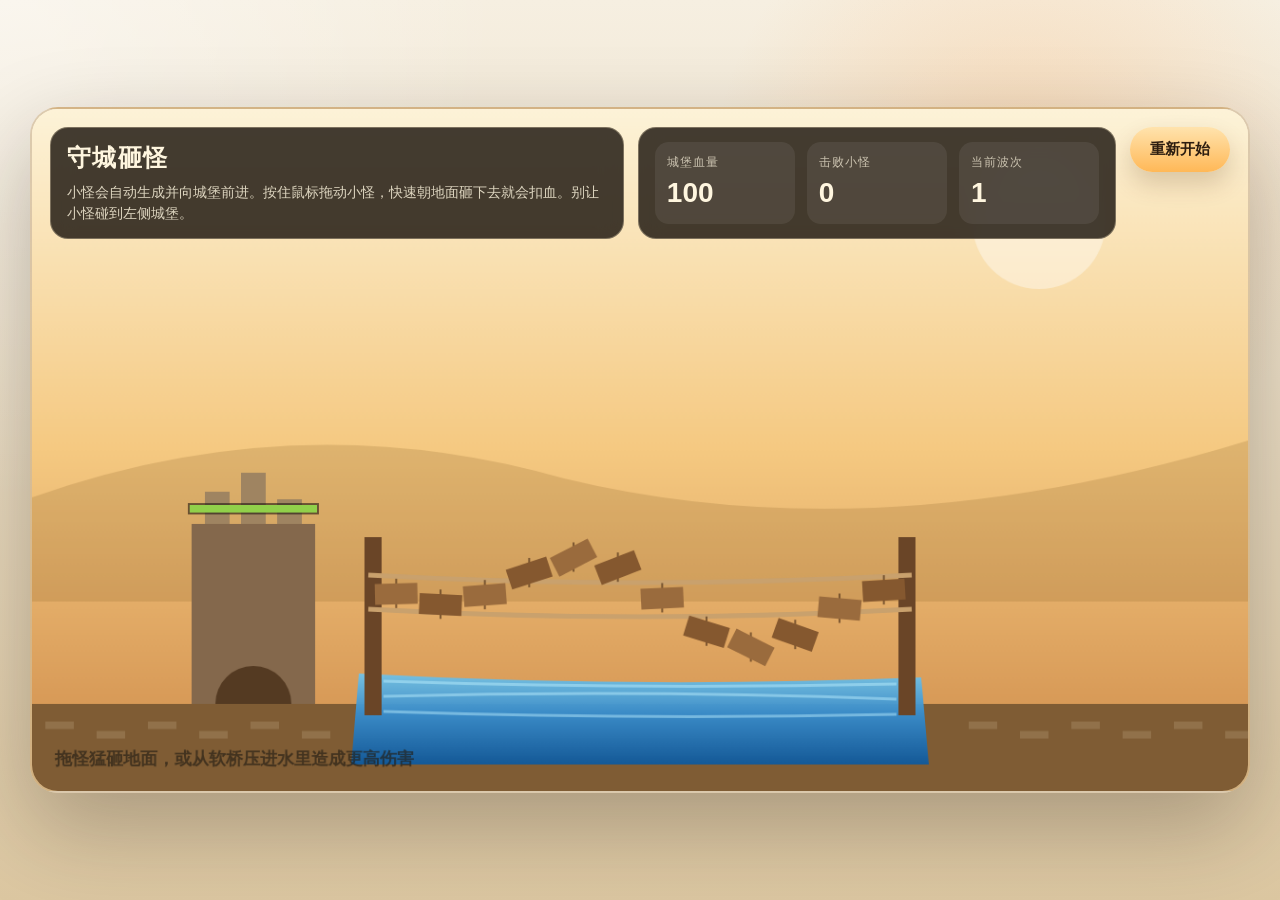
==== index.html @ 49db1ad9 "change" ====
<!DOCTYPE html>
<html lang="zh-CN">

<head>
    <meta charset="UTF-8" />
    <meta name="viewport" content="width=device-width, initial-scale=1.0" />
    <title>守城砸怪</title>
    <style>
        :root {
            --bg-top: #f6efe1;
            --bg-bottom: #dcc7a1;
            --panel: rgba(37, 30, 22, 0.86);
            --panel-border: rgba(255, 237, 199, 0.3);
            --text: #fff6df;
            --accent: #ff8a3d;
            --danger: #eb4d3d;
            --good: #8ac926;
            --shadow: rgba(28, 17, 9, 0.28);
        }

        * {
            box-sizing: border-box;
        }

        body {
            margin: 0;
            min-height: 100vh;
            display: grid;
            place-items: center;
            overflow: hidden;
            font-family: "Trebuchet MS", "Microsoft YaHei", sans-serif;
            color: var(--text);
            background:
                radial-gradient(circle at top left, rgba(255, 255, 255, 0.45), transparent 32%),
                radial-gradient(circle at 80% 20%, rgba(255, 170, 91, 0.28), transparent 25%),
                linear-gradient(180deg, var(--bg-top), var(--bg-bottom));
        }

        .game-shell {
            position: relative;
            width: min(96vw, 1220px);
            aspect-ratio: 16 / 9;
            min-height: 600px;
            border-radius: 28px;
            overflow: hidden;
            box-shadow: 0 34px 90px var(--shadow);
            background:
                linear-gradient(180deg, rgba(255, 245, 223, 0.95), rgba(242, 209, 156, 0.86));
            border: 2px solid rgba(115, 77, 34, 0.25);
        }

        canvas {
            width: 100%;
            height: 100%;
            display: block;
            cursor: grab;
        }

        canvas.dragging {
            cursor: grabbing;
        }

        .hud {
            position: absolute;
            inset: 18px 18px auto 18px;
            display: grid;
            grid-template-columns: 1.2fr 1fr auto;
            gap: 14px;
            pointer-events: none;
        }

        .panel {
            background: var(--panel);
            border: 1px solid var(--panel-border);
            border-radius: 18px;
            padding: 14px 16px;
            backdrop-filter: blur(12px);
        }

        .title {
            margin: 0 0 8px;
            font-size: 24px;
            letter-spacing: 0.06em;
        }

        .tips {
            margin: 0;
            font-size: 14px;
            line-height: 1.5;
            color: rgba(255, 246, 223, 0.82);
        }

        .stats {
            display: grid;
            grid-template-columns: repeat(3, minmax(0, 1fr));
            gap: 12px;
        }

        .stat-card {
            background: rgba(255, 255, 255, 0.07);
            border-radius: 14px;
            padding: 10px 12px;
        }

        .stat-label {
            font-size: 12px;
            letter-spacing: 0.08em;
            text-transform: uppercase;
            color: rgba(255, 246, 223, 0.7);
        }

        .stat-value {
            display: block;
            margin-top: 6px;
            font-size: 28px;
            font-weight: 700;
        }

        .controls {
            display: flex;
            align-items: start;
            justify-content: end;
            pointer-events: auto;
        }

        button {
            border: 0;
            border-radius: 999px;
            padding: 13px 20px;
            font-size: 15px;
            font-weight: 700;
            color: #2d1d10;
            background: linear-gradient(180deg, #ffe3ad, #ffb857);
            box-shadow: 0 12px 24px rgba(89, 49, 14, 0.2);
            cursor: pointer;
        }

        .overlay {
            position: absolute;
            inset: 0;
            display: grid;
            place-items: center;
            padding: 24px;
            background: rgba(30, 20, 10, 0.38);
            opacity: 0;
            pointer-events: none;
            transition: opacity 220ms ease;
        }

        .overlay.visible {
            opacity: 1;
            pointer-events: auto;
        }

        .game-over-card {
            width: min(92vw, 440px);
            padding: 28px;
            text-align: center;
            border-radius: 24px;
            background: rgba(37, 30, 22, 0.92);
            border: 1px solid var(--panel-border);
            box-shadow: 0 30px 60px rgba(0, 0, 0, 0.25);
        }

        .game-over-card h2 {
            margin: 0 0 10px;
            font-size: 36px;
        }

        .game-over-card p {
            margin: 0 0 18px;
            color: rgba(255, 246, 223, 0.82);
        }

        @media (max-width: 860px) {
            .game-shell {
                width: 100vw;
                min-height: 100vh;
                border-radius: 0;
            }

            .hud {
                grid-template-columns: 1fr;
            }

            .stats {
                grid-template-columns: repeat(3, 1fr);
            }

            .controls {
                justify-content: start;
            }
        }
    </style>
</head>

<body>
    <div class="game-shell">
        <canvas id="gameCanvas" width="1280" height="720" aria-label="守城砸怪游戏画布"></canvas>

        <div class="hud">
            <section class="panel">
                <h1 class="title">守城砸怪</h1>
                <p class="tips">小怪会自动生成并向城堡前进。按住鼠标拖动小怪，快速朝地面砸下去就会扣血。别让小怪碰到左侧城堡。</p>
            </section>

            <section class="panel stats">
                <div class="stat-card">
                    <span class="stat-label">城堡血量</span>
                    <strong class="stat-value" id="castleHealth">100</strong>
                </div>
                <div class="stat-card">
                    <span class="stat-label">击败小怪</span>
                    <strong class="stat-value" id="killCount">0</strong>
                </div>
                <div class="stat-card">
                    <span class="stat-label">当前波次</span>
                    <strong class="stat-value" id="waveNumber">1</strong>
                </div>
            </section>

            <div class="controls">
                <button id="restartButton" type="button">重新开始</button>
            </div>
        </div>

        <div class="overlay" id="gameOverOverlay">
            <div class="game-over-card">
                <h2>城堡失守</h2>
                <p id="gameOverText">城堡血量归零，游戏结束。</p>
                <button id="restartOverlayButton" type="button">再来一局</button>
            </div>
        </div>
    </div>

    <script>
        const canvas = document.getElementById("gameCanvas");
        const ctx = canvas.getContext("2d");
        const castleHealthNode = document.getElementById("castleHealth");
        const killCountNode = document.getElementById("killCount");
        const waveNumberNode = document.getElementById("waveNumber");
        const gameOverOverlay = document.getElementById("gameOverOverlay");
        const gameOverText = document.getElementById("gameOverText");
        const restartButton = document.getElementById("restartButton");
        const restartOverlayButton = document.getElementById("restartOverlayButton");

        const world = {
            width: canvas.width,
            height: canvas.height,
            groundY: canvas.height - 92,
            castleX: 168,
            castleWidth: 130,
            castleHeight: 190,
            bridgeStartX: 360,
            bridgeEndX: 920,
            bridgeY: canvas.height - 210,
            waterTop: canvas.height - 126,
            waterBottom: canvas.height - 28
        };

        const state = {
            monsters: [],
            particles: [],
            draggingMonsterId: null,
            mouse: { x: 0, y: 0 },
            castleHealth: 100,
            kills: 0,
            wave: 1,
            spawnTimer: 0,
            spawnInterval: 1800,
            difficultyTimer: 0,
            lastTime: 0,
            gameOver: false,
            nextMonsterId: 1
        };

        const monsterArchetypes = [
            {
                key: "scout",
                name: "轻行怪",
                chance: 0.42,
                radiusRange: [24, 32],
                healthScale: 0.78,
                speedScale: 1.34,
                damageScale: 0.8,
                groundResist: 0.78,
                waterWeakness: 1.4,
                hueRange: [10, 36],
                bodyScaleY: 0.82,
                bridgeWeight: 0.65,
                bridgeBounce: 1.28,
                label: "轻"
            },
            {
                key: "brute",
                name: "重甲怪",
                chance: 0.33,
                radiusRange: [34, 46],
                healthScale: 1.52,
                speedScale: 0.82,
                damageScale: 1.45,
                groundResist: 1.4,
                waterWeakness: 0.86,
                hueRange: [2, 18],
                bodyScaleY: 0.97,
                bridgeWeight: 1.7,
                bridgeBounce: 0.8,
                label: "重"
            },
            {
                key: "spitter",
                name: "水惧怪",
                chance: 0.25,
                radiusRange: [26, 36],
                healthScale: 1,
                speedScale: 1.02,
                damageScale: 1,
                groundResist: 1,
                waterWeakness: 1.95,
                hueRange: [145, 182],
                bodyScaleY: 0.88,
                bridgeWeight: 1,
                bridgeBounce: 1.06,
                label: "惧水"
            }
        ];

        function pickMonsterArchetype() {
            const roll = Math.random();
            let cumulative = 0;
            for (const archetype of monsterArchetypes) {
                cumulative += archetype.chance;
                if (roll <= cumulative) {
                    return archetype;
                }
            }
            return monsterArchetypes[monsterArchetypes.length - 1];
        }

        function bridgeContainsX(x) {
            return x >= world.bridgeStartX && x <= world.bridgeEndX;
        }

        // 桥面动态形变缓存
        let bridgeSagArr = [];
        let bridgeSagVel = [];
        const BRIDGE_SEGMENTS = 32;
        function updateBridgeSag(deltaTime) {
            if (!bridgeSagArr.length) {
                bridgeSagArr = Array(BRIDGE_SEGMENTS + 1).fill(0);
                bridgeSagVel = Array(BRIDGE_SEGMENTS + 1).fill(0);
            }
            // 计算每段受力
            const forceArr = Array(BRIDGE_SEGMENTS + 1).fill(0);
            for (const monster of state.monsters) {
                if (!bridgeContainsX(monster.x)) continue;
                const seg = Math.round((monster.x - world.bridgeStartX) / (world.bridgeEndX - world.bridgeStartX) * BRIDGE_SEGMENTS);
                const idx = Math.max(0, Math.min(BRIDGE_SEGMENTS, seg));
                forceArr[idx] += (monster.bridgeWeight ?? 1) * (monster.dragging ? 1.3 : 1);
            }
            // 弹簧回弹+阻尼
            for (let i = 0; i <= BRIDGE_SEGMENTS; i++) {
                let target = Math.sin(i / BRIDGE_SEGMENTS * Math.PI) * 26 + forceArr[i] * 18;
                let acc = (target - bridgeSagArr[i]) * 12 - bridgeSagVel[i] * 7.2;
                bridgeSagVel[i] += acc * deltaTime;
                bridgeSagArr[i] += bridgeSagVel[i] * deltaTime;
            }
        }

        function getBridgeDeckY(x) {
            const ratio = (x - world.bridgeStartX) / (world.bridgeEndX - world.bridgeStartX);
            const clampedRatio = Math.max(0, Math.min(1, ratio));
            if (!bridgeSagArr.length) return world.bridgeY + Math.sin(clampedRatio * Math.PI) * 26;
            const idx = clampedRatio * BRIDGE_SEGMENTS;
            const i0 = Math.floor(idx), i1 = Math.min(BRIDGE_SEGMENTS, i0 + 1);
            const t = idx - i0;
            return world.bridgeY + bridgeSagArr[i0] * (1 - t) + bridgeSagArr[i1] * t;
        }

        function getPathY(x, phase = 0) {
            if (bridgeContainsX(x)) {
                return getBridgeDeckY(x) - 26 + Math.sin(phase) * 3;
            }

            if (x < world.bridgeStartX) {
                return world.groundY - 42 + Math.sin(phase) * 2;
            }

            return world.groundY - 38 + Math.sin(phase) * 2;
        }

        function isOverWater(x) {
            return x >= world.bridgeStartX + 26 && x <= world.bridgeEndX - 26;
        }

        function resetGame() {
            state.monsters = [];
            state.particles = [];
            state.draggingMonsterId = null;
            state.castleHealth = 100;
            state.kills = 0;
            state.wave = 1;
            state.spawnTimer = 0;
            state.spawnInterval = 1800;
            state.difficultyTimer = 0;
            state.lastTime = 0;
            state.gameOver = false;
            state.nextMonsterId = 1;
            canvas.classList.remove("dragging");
            gameOverOverlay.classList.remove("visible");
            updateHud();
        }

        function updateHud() {
            castleHealthNode.textContent = Math.max(0, Math.round(state.castleHealth));
            killCountNode.textContent = String(state.kills);
            waveNumberNode.textContent = String(state.wave);
        }

        function randomRange(min, max) {
            return Math.random() * (max - min) + min;
        }

        function createMonster() {
            const archetype = pickMonsterArchetype();
            const radius = randomRange(archetype.radiusRange[0], archetype.radiusRange[1]);
            const maxHealth = Math.round((randomRange(40, 90) + state.wave * 6) * archetype.healthScale);
            const speed = (randomRange(44, 72) + state.wave * 4.2) * archetype.speedScale;
            const hue = randomRange(archetype.hueRange[0], archetype.hueRange[1]);
            const spawnX = world.width + radius + randomRange(0, 120);
            const wobble = randomRange(0, Math.PI * 2);

            state.monsters.push({
                id: state.nextMonsterId++,
                x: spawnX,
                y: getPathY(spawnX, wobble),
                radius,
                maxHealth,
                health: maxHealth,
                speed,
                baseSpeed: speed,
                damage: Math.max(8, Math.round(radius * 0.45 * archetype.damageScale)),
                hue,
                wobble,
                tilt: randomRange(-0.12, 0.12),
                squish: 1,
                archetypeKey: archetype.key,
                archetypeName: archetype.name,
                bodyScaleY: archetype.bodyScaleY,
                groundResist: archetype.groundResist,
                waterWeakness: archetype.waterWeakness,
                bridgeWeight: archetype.bridgeWeight,
                bridgeBounce: archetype.bridgeBounce,
                markerLabel: archetype.label,
                dragging: false,
                dragHistory: [],
                lastImpactAt: -9999,
                lastWaterAt: -9999,
                // 专属行为
                chargeCooldown: 0,
                chargeTime: 0,
                isCharging: false,
                jumpBackCooldown: 0,
                jumpBackTime: 0,
                isJumpingBack: false,
                impactAnim: 0
            });
        }

        function spawnBurst(count) {
            for (let i = 0; i < count; i += 1) {
                createMonster();
            }
        }

        function getPointerPosition(event) {
            const rect = canvas.getBoundingClientRect();
            const scaleX = canvas.width / rect.width;
            const scaleY = canvas.height / rect.height;
            return {
                x: (event.clientX - rect.left) * scaleX,
                y: (event.clientY - rect.top) * scaleY
            };
        }

        function pickMonster(x, y) {
            for (let i = state.monsters.length - 1; i >= 0; i -= 1) {
                const monster = state.monsters[i];
                const dx = x - monster.x;
                const dy = y - monster.y;
                if (Math.hypot(dx, dy) <= monster.radius) {
                    return monster;
                }
            }
            return null;
        }

        function beginDrag(event) {
            if (state.gameOver) {
                return;
            }

            const pointer = getPointerPosition(event);
            state.mouse = pointer;
            const monster = pickMonster(pointer.x, pointer.y);

            if (!monster) {
                return;
            }

            monster.dragging = true;
            monster.dragHistory = [{ x: pointer.x, y: pointer.y, time: performance.now() }];
            state.draggingMonsterId = monster.id;
            canvas.classList.add("dragging");
        }

        function endDrag() {
            if (state.draggingMonsterId === null) {
                return;
            }

            const monster = state.monsters.find((item) => item.id === state.draggingMonsterId);
            if (monster) {
                monster.dragging = false;
                monster.dragHistory = [];
            }

            state.draggingMonsterId = null;
            canvas.classList.remove("dragging");
        }

        function addParticles(x, y, color, amount) {
            for (let i = 0; i < amount; i += 1) {
                state.particles.push({
                    x,
                    y,
                    vx: randomRange(-160, 160),
                    vy: randomRange(-220, -50),
                    life: randomRange(0.35, 0.7),
                    age: 0,
                    color
                });
            }
        }

        function applyGroundImpact(monster, impactSpeed) {
            const now = performance.now();
            if (now - monster.lastImpactAt < 180) {
                return;
            }

            const damage = Math.max(6, Math.round(((impactSpeed - 320) / 14) / (monster.groundResist ?? 1)));
            if (damage <= 0) {
                return;
            }

            monster.lastImpactAt = now;
            monster.health -= damage;
            // 独立受击特效
            if (monster.archetypeKey === "brute") {
                addParticles(monster.x, world.groundY - 4, "rgba(90, 58, 26, 0.85)", 18);
                addParticles(monster.x, monster.y, `hsla(${monster.hue}, 60%, 38%, 0.95)`, 18);
                addParticles(monster.x, monster.y, "rgba(255, 220, 120, 0.45)", 8);
            } else if (monster.archetypeKey === "scout") {
                addParticles(monster.x, world.groundY - 4, "rgba(90, 58, 26, 0.55)", 8);
                addParticles(monster.x, monster.y, `hsla(${monster.hue}, 80%, 68%, 0.85)`, 14);
                addParticles(monster.x, monster.y, "rgba(255,255,255,0.7)", 6);
            } else if (monster.archetypeKey === "spitter") {
                addParticles(monster.x, world.groundY - 4, "rgba(90, 58, 26, 0.65)", 10);
                addParticles(monster.x, monster.y, `hsla(${monster.hue}, 90%, 80%, 0.85)`, 12);
                addParticles(monster.x, monster.y, "rgba(118,245,233,0.55)", 8);
            } else {
                addParticles(monster.x, world.groundY - 4, "rgba(90, 58, 26, 0.65)", 12);
                addParticles(monster.x, monster.y, `hsla(${monster.hue}, 80%, 58%, 0.85)`, 10);
            }

            if (monster.health <= 0) {
                state.kills += 1;
                if (monster.archetypeKey === "brute") {
                    addParticles(monster.x, monster.y, `hsla(${monster.hue}, 95%, 32%, 0.98)`, 32);
                    addParticles(monster.x, monster.y, "rgba(255, 220, 120, 0.55)", 18);
                } else if (monster.archetypeKey === "scout") {
                    addParticles(monster.x, monster.y, `hsla(${monster.hue}, 95%, 82%, 0.95)`, 18);
                    addParticles(monster.x, monster.y, "rgba(255,255,255,0.92)", 12);
                } else if (monster.archetypeKey === "spitter") {
                    addParticles(monster.x, monster.y, `hsla(${monster.hue}, 95%, 82%, 0.95)`, 12);
                    addParticles(monster.x, monster.y, "rgba(118,245,233,0.85)", 18);
                } else {
                    addParticles(monster.x, monster.y, `hsla(${monster.hue}, 95%, 62%, 0.95)`, 22);
                }
                state.monsters = state.monsters.filter((item) => item.id !== monster.id);
                if (state.draggingMonsterId === monster.id) {
                    state.draggingMonsterId = null;
                    canvas.classList.remove("dragging");
                }
            } else {
                monster.y = world.groundY - monster.radius;
            }

            updateHud();
        }

        function applyWaterImpact(monster, impactSpeed) {
            const now = performance.now();
            if (now - monster.lastWaterAt < 240) {
                return;
            }

            const damage = Math.max(16, Math.round(((impactSpeed - 220) / 8) * (monster.waterWeakness ?? 1)));
            monster.lastWaterAt = now;
            monster.health -= damage;
            monster.squish = 0.74;
            // 独立落水特效
            if (monster.archetypeKey === "brute") {
                addParticles(monster.x, world.waterTop + 10, "rgba(132, 216, 255, 0.9)", 18);
                addParticles(monster.x, world.waterTop + 6, "rgba(255, 255, 255, 0.85)", 10);
                addParticles(monster.x, monster.y, `hsla(${monster.hue}, 60%, 38%, 0.85)`, 18);
                addParticles(monster.x, monster.y, "rgba(255, 220, 120, 0.45)", 8);
            } else if (monster.archetypeKey === "scout") {
                addParticles(monster.x, world.waterTop + 10, "rgba(132, 216, 255, 0.7)", 10);
                addParticles(monster.x, world.waterTop + 6, "rgba(255, 255, 255, 0.85)", 8);
                addParticles(monster.x, monster.y, `hsla(${monster.hue}, 80%, 68%, 0.85)`, 10);
                addParticles(monster.x, monster.y, "rgba(255,255,255,0.7)", 6);
            } else if (monster.archetypeKey === "spitter") {
                addParticles(monster.x, world.waterTop + 10, "rgba(118,245,233,0.95)", 22);
                addParticles(monster.x, world.waterTop + 6, "rgba(255, 255, 255, 0.85)", 10);
                addParticles(monster.x, monster.y, `hsla(${monster.hue}, 90%, 80%, 0.85)`, 12);
            } else {
                addParticles(monster.x, world.waterTop + 10, "rgba(132, 216, 255, 0.9)", 26);
                addParticles(monster.x, world.waterTop + 6, "rgba(255, 255, 255, 0.85)", 16);
                addParticles(monster.x, monster.y, `hsla(${monster.hue}, 90%, 60%, 0.8)`, 14);
            }

            if (monster.health <= 0) {
                state.kills += 1;
                if (monster.archetypeKey === "brute") {
                    addParticles(monster.x, world.waterTop + 8, "rgba(173, 238, 255, 0.95)", 24);
                    addParticles(monster.x, monster.y, `hsla(${monster.hue}, 95%, 32%, 0.98)`, 18);
                } else if (monster.archetypeKey === "scout") {
                    addParticles(monster.x, world.waterTop + 8, "rgba(173, 238, 255, 0.75)", 12);
                    addParticles(monster.x, monster.y, `hsla(${monster.hue}, 95%, 82%, 0.95)`, 10);
                } else if (monster.archetypeKey === "spitter") {
                    addParticles(monster.x, world.waterTop + 8, "rgba(118,245,233,0.95)", 28);
                    addParticles(monster.x, monster.y, `hsla(${monster.hue}, 95%, 82%, 0.95)`, 10);
                } else {
                    addParticles(monster.x, world.waterTop + 8, "rgba(173, 238, 255, 0.95)", 34);
                }
                state.monsters = state.monsters.filter((item) => item.id !== monster.id);
                if (state.draggingMonsterId === monster.id) {
                    state.draggingMonsterId = null;
                    canvas.classList.remove("dragging");
                }
            } else {
                monster.y = world.waterTop + monster.radius * 0.55;
            }

            updateHud();
        }

        function updateDragging(monster, now) {
            monster.x = Math.max(world.castleX + world.castleWidth + 10, Math.min(world.width - monster.radius, state.mouse.x));
            monster.y = Math.max(monster.radius + 30, Math.min(world.waterBottom + monster.radius * 0.7, state.mouse.y));
            monster.dragHistory.push({ x: monster.x, y: monster.y, time: now });

            if (monster.dragHistory.length > 5) {
                monster.dragHistory.shift();
            }

            monster.tilt = Math.max(-0.35, Math.min(0.35, (state.mouse.x - monster.x) / (monster.radius * 3)));
            monster.squish += (0.92 - monster.squish) * 0.16;

            if (bridgeContainsX(monster.x)) {
                const deckY = getBridgeDeckY(monster.x) - 12;
                monster.y = Math.min(monster.y, deckY + monster.radius * 1.45);
            }

            if (monster.y + monster.radius >= world.groundY) {
                const oldest = monster.dragHistory[0];
                const latest = monster.dragHistory[monster.dragHistory.length - 1];
                const deltaTime = Math.max(16, latest.time - oldest.time);
                const verticalSpeed = ((latest.y - oldest.y) / deltaTime) * 1000;
                if (verticalSpeed > 320) {
                    applyGroundImpact(monster, verticalSpeed);
                }
            }

            if (isOverWater(monster.x) && monster.y + monster.radius * 0.3 >= world.waterTop) {
                const oldest = monster.dragHistory[0];
                const latest = monster.dragHistory[monster.dragHistory.length - 1];
                const deltaTime = Math.max(16, latest.time - oldest.time);
                const verticalSpeed = ((latest.y - oldest.y) / deltaTime) * 1000;
                if (verticalSpeed > 220) {
                    applyWaterImpact(monster, verticalSpeed);
                }
            }
        }

        function hitCastle(monster) {
            state.castleHealth -= monster.damage;
            addParticles(world.castleX + world.castleWidth - 10, world.groundY - 90, "rgba(255, 205, 125, 0.85)", 20);
            state.monsters = state.monsters.filter((item) => item.id !== monster.id);

            if (state.draggingMonsterId === monster.id) {
                state.draggingMonsterId = null;
                canvas.classList.remove("dragging");
            }

            if (state.castleHealth <= 0) {
                state.castleHealth = 0;
                state.gameOver = true;
                gameOverText.textContent = `你挡住了 ${state.kills} 只小怪，但城堡已经被攻破。`;
                gameOverOverlay.classList.add("visible");
            }

            updateHud();
        }

        function updateMonsters(deltaTime, now) {
            updateBridgeSag(deltaTime);
            for (const monster of [...state.monsters]) {
                if (monster.dragging) {
                    updateDragging(monster, now);
                    continue;
                }

                // 怪物专属行为
                if (monster.archetypeKey === "scout") {
                    // 轻行怪偶尔冲刺
                    if (!monster.isCharging && monster.chargeCooldown <= 0 && Math.random() < 0.008) {
                        monster.isCharging = true;
                        monster.chargeTime = 0.38 + Math.random() * 0.22;
                        monster.chargeCooldown = 2.2 + Math.random() * 2.2;
                    }
                    if (monster.isCharging) {
                        monster.speed = monster.baseSpeed * 2.2;
                        monster.chargeTime -= deltaTime;
                        monster.squish = 0.7;
                        if (monster.chargeTime <= 0) {
                            monster.isCharging = false;
                            monster.speed = monster.baseSpeed;
                        }
                    } else {
                        monster.chargeCooldown -= deltaTime;
                        monster.speed = monster.baseSpeed;
                    }
                }

                if (monster.archetypeKey === "spitter") {
                    // 水惧怪偶尔后跳
                    if (!monster.isJumpingBack && monster.jumpBackCooldown <= 0 && Math.random() < 0.006 && !isOverWater(monster.x)) {
                        monster.isJumpingBack = true;
                        monster.jumpBackTime = 0.22 + Math.random() * 0.18;
                        monster.jumpBackCooldown = 2.5 + Math.random() * 2.5;
                        monster.impactAnim = 1.2;
                    }
                    if (monster.isJumpingBack) {
                        monster.x += monster.baseSpeed * 2.1 * deltaTime;
                        monster.jumpBackTime -= deltaTime;
                        monster.squish = 1.18;
                        if (monster.jumpBackTime <= 0) {
                            monster.isJumpingBack = false;
                        }
                    } else {
                        monster.jumpBackCooldown -= deltaTime;
                    }
                }

                monster.wobble += deltaTime * 7.2;
                // 重甲怪撞城时高伤动画
                if (monster.archetypeKey === "brute" && monster.x - monster.radius <= world.castleX + world.castleWidth + 12) {
                    monster.impactAnim = 1.5;
                }
                // 普通移动
                if (!monster.isJumpingBack) {
                    monster.x -= monster.speed * deltaTime;
                }
                const targetY = getPathY(monster.x, monster.wobble);
                monster.y += (targetY - monster.y) * Math.min(1, deltaTime * 9);
                monster.tilt += (Math.sin(monster.wobble * 0.5) * 0.12 - monster.tilt) * Math.min(1, deltaTime * 6);
                const bounceStrength = monster.bridgeBounce ?? 1;
                monster.squish += (1 + Math.sin(monster.wobble * 2) * 0.04 * bounceStrength - monster.squish) * Math.min(1, deltaTime * 8);
                monster.y = Math.max(monster.radius + 40, Math.min(world.waterBottom - monster.radius * 0.25, monster.y));
                if (monster.impactAnim > 0) {
                    monster.impactAnim -= deltaTime * 2.2;
                }

                if (monster.x - monster.radius <= world.castleX + world.castleWidth) {
                    // 重甲怪撞城高伤
                    if (monster.archetypeKey === "brute") {
                        state.castleHealth -= monster.damage * 1.7;
                    } else {
                        hitCastle(monster);
                    }
                    // 直接移除重甲怪
                    if (monster.archetypeKey === "brute") {
                        state.monsters = state.monsters.filter((item) => item.id !== monster.id);
                    }
                }
            }
        }

        function updateParticles(deltaTime) {
            state.particles = state.particles.filter((particle) => {
                particle.age += deltaTime;
                particle.x += particle.vx * deltaTime;
                particle.y += particle.vy * deltaTime;
                particle.vy += 420 * deltaTime;
                return particle.age < particle.life;
            });
        }

        function updateSpawning(deltaTime) {
            state.spawnTimer += deltaTime * 1000;
            state.difficultyTimer += deltaTime * 1000;

            if (state.spawnTimer >= state.spawnInterval) {
                state.spawnTimer = 0;
                const extra = Math.random() > 0.68 ? 1 : 0;
                spawnBurst(1 + extra);
            }

            if (state.difficultyTimer >= 12000) {
                state.difficultyTimer = 0;
                state.wave += 1;
                state.spawnInterval = Math.max(650, state.spawnInterval - 110);
                spawnBurst(Math.min(2 + Math.floor(state.wave / 3), 4));
                updateHud();
            }
        }

        function drawBackground() {
            const sky = ctx.createLinearGradient(0, 0, 0, world.height);
            sky.addColorStop(0, "#fdf3d8");
            sky.addColorStop(0.5, "#f5c981");
            sky.addColorStop(1, "#ce8a49");
            ctx.fillStyle = sky;
            ctx.fillRect(0, 0, world.width, world.height);

            ctx.fillStyle = "rgba(255,255,255,0.38)";
            ctx.beginPath();
            ctx.arc(1060, 120, 70, 0, Math.PI * 2);
            ctx.fill();

            ctx.fillStyle = "rgba(132, 89, 37, 0.20)";
            ctx.beginPath();
            ctx.moveTo(0, 410);
            ctx.quadraticCurveTo(280, 310, 560, 390);
            ctx.quadraticCurveTo(890, 470, 1280, 350);
            ctx.lineTo(1280, 520);
            ctx.lineTo(0, 520);
            ctx.closePath();
            ctx.fill();

            ctx.fillStyle = "#7f5c34";
            ctx.fillRect(0, world.groundY, world.width, world.height - world.groundY);

            const water = ctx.createLinearGradient(0, world.waterTop, 0, world.waterBottom);
            water.addColorStop(0, "rgba(116, 197, 233, 0.95)");
            water.addColorStop(0.45, "rgba(56, 141, 205, 0.96)");
            water.addColorStop(1, "rgba(18, 89, 153, 0.98)");
            ctx.fillStyle = water;
            ctx.beginPath();
            ctx.moveTo(world.bridgeStartX - 16, world.waterTop + 2);
            ctx.quadraticCurveTo((world.bridgeStartX + world.bridgeEndX) / 2, world.waterTop + 18, world.bridgeEndX + 16, world.waterTop + 6);
            ctx.lineTo(world.bridgeEndX + 24, world.waterBottom);
            ctx.lineTo(world.bridgeStartX - 24, world.waterBottom);
            ctx.closePath();
            ctx.fill();

            ctx.strokeStyle = "rgba(194, 242, 255, 0.45)";
            ctx.lineWidth = 3;
            for (let i = 0; i < 3; i += 1) {
                const y = world.waterTop + 10 + i * 16;
                ctx.beginPath();
                ctx.moveTo(world.bridgeStartX + 10, y);
                ctx.quadraticCurveTo((world.bridgeStartX + world.bridgeEndX) / 2, y + (i % 2 === 0 ? 9 : -7), world.bridgeEndX - 10, y + 3);
                ctx.stroke();
            }

            const postTopY = world.bridgeY - 58;
            const postBottomY = world.groundY + 12;
            ctx.fillStyle = "#6a4527";
            ctx.fillRect(world.bridgeStartX - 10, postTopY, 18, postBottomY - postTopY);
            ctx.fillRect(world.bridgeEndX - 8, postTopY, 18, postBottomY - postTopY);

            const plankCount = 12;
            const plankWidth = (world.bridgeEndX - world.bridgeStartX) / plankCount;
            ctx.strokeStyle = "#c9a16d";
            ctx.lineWidth = 5;
            ctx.beginPath();
            ctx.moveTo(world.bridgeStartX - 6, getBridgeDeckY(world.bridgeStartX) - 18);
            ctx.quadraticCurveTo((world.bridgeStartX + world.bridgeEndX) / 2, world.bridgeY - 2, world.bridgeEndX + 6, getBridgeDeckY(world.bridgeEndX) - 18);
            ctx.stroke();
            ctx.beginPath();
            ctx.moveTo(world.bridgeStartX - 6, getBridgeDeckY(world.bridgeStartX) + 18);
            ctx.quadraticCurveTo((world.bridgeStartX + world.bridgeEndX) / 2, world.bridgeY + 34, world.bridgeEndX + 6, getBridgeDeckY(world.bridgeEndX) + 18);
            ctx.stroke();

            for (let i = 0; i < plankCount; i += 1) {
                const plankX = world.bridgeStartX + i * plankWidth;
                const centerX = plankX + plankWidth / 2;
                const deckY = getBridgeDeckY(centerX);
                // 木板晃动动画
                const shake = Math.sin(Date.now() / 120 + i * 0.7) * 2.2 * (bridgeSagVel && bridgeSagVel.length ? Math.abs(bridgeSagVel[Math.round(i / plankCount * BRIDGE_SEGMENTS)]) : 1);
                ctx.strokeStyle = "rgba(87, 56, 29, 0.7)";
                ctx.lineWidth = 2;
                ctx.beginPath();
                ctx.moveTo(centerX, deckY - 16 + shake);
                ctx.lineTo(centerX, deckY + 15 + shake);
                ctx.stroke();

                ctx.fillStyle = i % 2 === 0 ? "#9a6b3d" : "#85582f";
                ctx.save();
                ctx.translate(centerX, deckY + shake);
                ctx.rotate(Math.sin(i * 0.7 + Date.now() / 800) * 0.03 + shake * 0.01);
                ctx.fillRect(-plankWidth * 0.48, -11, plankWidth * 0.96, 22);
                ctx.restore();
            }

            ctx.fillStyle = "rgba(255, 241, 201, 0.14)";
            for (let x = -40; x < world.width + 50; x += 54) {
                if (x > world.bridgeStartX - 50 && x < world.bridgeEndX + 20) {
                    continue;
                }
                ctx.fillRect(x, world.groundY + 16 + ((x / 54) % 2) * 10, 30, 8);
            }
        }

        function drawCastle() {
            const baseY = world.groundY - world.castleHeight;
            ctx.fillStyle = "#84684c";
            ctx.fillRect(world.castleX, baseY, world.castleWidth, world.castleHeight);

            ctx.fillStyle = "#9f8461";
            ctx.fillRect(world.castleX + 14, baseY - 34, 26, 34);
            ctx.fillRect(world.castleX + 52, baseY - 54, 26, 54);
            ctx.fillRect(world.castleX + 90, baseY - 26, 26, 26);

            ctx.fillStyle = "#543a22";
            ctx.beginPath();
            ctx.arc(world.castleX + world.castleWidth / 2, world.groundY, 40, Math.PI, 0);
            ctx.fill();

            const healthRatio = state.castleHealth / 100;
            ctx.fillStyle = "rgba(33, 23, 15, 0.6)";
            ctx.fillRect(world.castleX - 4, baseY - 22, world.castleWidth + 8, 12);
            ctx.fillStyle = healthRatio > 0.4 ? "#91d04a" : healthRatio > 0.18 ? "#ffbe3b" : "#ef5a43";
            ctx.fillRect(world.castleX - 2, baseY - 20, (world.castleWidth + 4) * healthRatio, 8);
        }

        function drawMonster(monster) {
            const healthRatio = Math.max(0, monster.health / monster.maxHealth);
            const shineColor = `hsla(${monster.hue + 10}, 100%, 92%, 0.92)`;
            const shadowColor = `hsla(${monster.hue - 8}, 55%, 20%, 0.34)`;
            const limbSwing = Math.sin(monster.wobble * 1.6) * monster.radius * 0.22;

            ctx.save();
            ctx.translate(monster.x, monster.y + (monster.impactAnim > 0 ? Math.sin(monster.impactAnim * 8) * 8 * monster.impactAnim : 0));
            ctx.rotate(monster.tilt + (monster.impactAnim > 0 ? Math.sin(monster.impactAnim * 8) * 0.18 * monster.impactAnim : 0));
            ctx.scale(monster.dragging ? 1.08 : 1, monster.squish * (monster.impactAnim > 0 ? 1.1 - monster.impactAnim * 0.2 : 1));

            ctx.fillStyle = shadowColor;
            ctx.beginPath();
            ctx.ellipse(0, monster.radius * 0.8, monster.radius * 0.88, monster.radius * 0.36, 0, 0, Math.PI * 2);
            ctx.fill();

            ctx.strokeStyle = `hsla(${monster.hue - 5}, 50%, 24%, 0.8)`;
            ctx.lineWidth = 5;
            ctx.lineCap = "round";
            ctx.beginPath();
            ctx.moveTo(-monster.radius * 0.45, monster.radius * 0.38);
            ctx.lineTo(-monster.radius * 0.75, monster.radius * 0.72 + limbSwing * 0.25);
            ctx.moveTo(monster.radius * 0.32, monster.radius * 0.34);
            ctx.lineTo(monster.radius * 0.66, monster.radius * 0.7 - limbSwing * 0.2);
            ctx.moveTo(-monster.radius * 0.58, -monster.radius * 0.08);
            ctx.lineTo(-monster.radius * 0.9, -monster.radius * 0.26 - limbSwing * 0.18);
            ctx.moveTo(monster.radius * 0.5, -monster.radius * 0.12);
            ctx.lineTo(monster.radius * 0.86, -monster.radius * 0.3 + limbSwing * 0.16);
            ctx.stroke();

            const body = ctx.createRadialGradient(-monster.radius * 0.3, -monster.radius * 0.3, 4, 0, 0, monster.radius);
            body.addColorStop(0, `hsl(${monster.hue}, 95%, 66%)`);
            body.addColorStop(1, `hsl(${monster.hue}, 78%, 38%)`);
            ctx.fillStyle = body;
            ctx.beginPath();
            ctx.ellipse(0, 0, monster.radius, monster.radius * monster.bodyScaleY, 0, 0, Math.PI * 2);
            ctx.fill();

            ctx.fillStyle = `hsla(${monster.hue + 2}, 92%, 54%, 0.68)`;
            ctx.beginPath();
            ctx.ellipse(monster.radius * 0.12, monster.radius * 0.12, monster.radius * 0.52, monster.radius * 0.34, 0.2, 0, Math.PI * 2);
            ctx.fill();

            ctx.fillStyle = shineColor;
            ctx.beginPath();
            ctx.ellipse(-monster.radius * 0.26, -monster.radius * 0.32, monster.radius * 0.25, monster.radius * 0.16, -0.5, 0, Math.PI * 2);
            ctx.fill();

            ctx.fillStyle = "#2e140f";
            ctx.beginPath();
            ctx.arc(-monster.radius * 0.28, -monster.radius * 0.1, monster.radius * 0.12, 0, Math.PI * 2);
            ctx.arc(monster.radius * 0.2, -monster.radius * 0.05, monster.radius * 0.12, 0, Math.PI * 2);
            ctx.fill();

            ctx.fillStyle = "rgba(255,255,255,0.92)";
            ctx.beginPath();
            ctx.arc(-monster.radius * 0.24, -monster.radius * 0.14, monster.radius * 0.04, 0, Math.PI * 2);
            ctx.arc(monster.radius * 0.24, -monster.radius * 0.09, monster.radius * 0.04, 0, Math.PI * 2);
            ctx.fill();

            ctx.strokeStyle = "#2e140f";
            ctx.lineWidth = 4;
            ctx.beginPath();
            ctx.arc(0, monster.radius * 0.08, monster.radius * 0.36, 0.15, Math.PI - 0.15);
            ctx.stroke();

            ctx.strokeStyle = `hsla(${monster.hue + 18}, 100%, 80%, 0.42)`;
            ctx.lineWidth = 3;
            ctx.beginPath();
            ctx.arc(0, 0, monster.radius * 0.82, -1.4, -0.2);
            ctx.stroke();

            if (monster.archetypeKey === "brute") {
                ctx.fillStyle = "rgba(88, 51, 25, 0.55)";
                ctx.beginPath();
                ctx.arc(0, -monster.radius * 0.72, monster.radius * 0.34, 0, Math.PI * 2);
                ctx.fill();
                ctx.strokeStyle = "rgba(255, 226, 194, 0.65)";
                ctx.lineWidth = 3;
                ctx.beginPath();
                ctx.moveTo(-monster.radius * 0.18, -monster.radius * 0.88);
                ctx.lineTo(-monster.radius * 0.46, -monster.radius * 1.2);
                ctx.moveTo(monster.radius * 0.18, -monster.radius * 0.88);
                ctx.lineTo(monster.radius * 0.46, -monster.radius * 1.2);
                ctx.stroke();
            }

            if (monster.archetypeKey === "scout") {
                ctx.strokeStyle = "rgba(255,255,255,0.38)";
                ctx.lineWidth = 2;
                ctx.beginPath();
                ctx.arc(0, 0, monster.radius * 1.08, -0.8, 0.65);
                ctx.stroke();
            }

            if (monster.archetypeKey === "spitter") {
                ctx.fillStyle = "rgba(118, 245, 233, 0.75)";
                ctx.beginPath();
                ctx.ellipse(0, monster.radius * 0.22, monster.radius * 0.22, monster.radius * 0.12, 0, 0, Math.PI * 2);
                ctx.fill();
            }

            ctx.restore();

            ctx.fillStyle = "rgba(45, 25, 12, 0.55)";
            ctx.fillRect(monster.x - monster.radius, monster.y - monster.radius - 22, monster.radius * 2, 8);
            ctx.fillStyle = healthRatio > 0.45 ? "#7ce05c" : healthRatio > 0.2 ? "#ffbb45" : "#f25747";
            ctx.fillRect(monster.x - monster.radius, monster.y - monster.radius - 22, monster.radius * 2 * healthRatio, 8);

            ctx.fillStyle = "rgba(42, 27, 15, 0.74)";
            ctx.font = "bold 11px Trebuchet MS";
            ctx.textAlign = "center";
            ctx.fillText(monster.markerLabel, monster.x, monster.y - monster.radius - 28);
            ctx.textAlign = "start";
        }

        function drawParticles() {
            for (const particle of state.particles) {
                const alpha = 1 - particle.age / particle.life;
                ctx.fillStyle = particle.color.replace(/\)$|\)$/g, "").includes("hsla")
                    ? particle.color.replace(/,\s*[^,)]*\)$/, `, ${alpha})`)
                    : particle.color.replace(/rgba\(([^)]+),\s*[^,]+\)/, `rgba($1, ${alpha})`);
                ctx.beginPath();
                ctx.arc(particle.x, particle.y, 3 + alpha * 4, 0, Math.PI * 2);
                ctx.fill();
            }
        }

        function drawAimHint() {
            if (state.draggingMonsterId === null) {
                return;
            }

            ctx.strokeStyle = "rgba(255, 255, 255, 0.38)";
            ctx.lineWidth = 2;
            ctx.setLineDash([10, 8]);
            ctx.beginPath();
            ctx.moveTo(state.mouse.x, state.mouse.y);
            ctx.lineTo(state.mouse.x, world.groundY);
            ctx.stroke();
            ctx.setLineDash([]);
        }

        function drawFrame() {
            drawBackground();
            drawCastle();

            for (const monster of state.monsters) {
                drawMonster(monster);
            }

            drawParticles();
            drawAimHint();

            if (!state.gameOver) {
                ctx.fillStyle = "rgba(37, 30, 22, 0.66)";
                ctx.font = "bold 18px Trebuchet MS";
                ctx.fillText("拖怪猛砸地面，或从软桥压进水里造成更高伤害", 24, world.height - 28);
            }
        }

        function gameLoop(timestamp) {
            if (!state.lastTime) {
                state.lastTime = timestamp;
            }

            const deltaTime = Math.min(0.032, (timestamp - state.lastTime) / 1000);
            state.lastTime = timestamp;

            if (!state.gameOver) {
                updateSpawning(deltaTime);
                updateMonsters(deltaTime, timestamp);
                updateParticles(deltaTime);
            } else {
                updateParticles(deltaTime);
            }

            drawFrame();
            requestAnimationFrame(gameLoop);
        }

        canvas.addEventListener("mousedown", beginDrag);
        canvas.addEventListener("mousemove", (event) => {
            state.mouse = getPointerPosition(event);
        });
        canvas.addEventListener("mouseup", endDrag);
        canvas.addEventListener("mouseleave", endDrag);

        canvas.addEventListener("touchstart", (event) => {
            event.preventDefault();
            beginDrag(event.touches[0]);
        }, { passive: false });

        canvas.addEventListener("touchmove", (event) => {
            event.preventDefault();
            state.mouse = getPointerPosition(event.touches[0]);
        }, { passive: false });

        canvas.addEventListener("touchend", endDrag);

        restartButton.addEventListener("click", resetGame);
        restartOverlayButton.addEventListener("click", resetGame);

        resetGame();
        spawnBurst(3);
        requestAnimationFrame(gameLoop);
    </script>
</body>

</html>
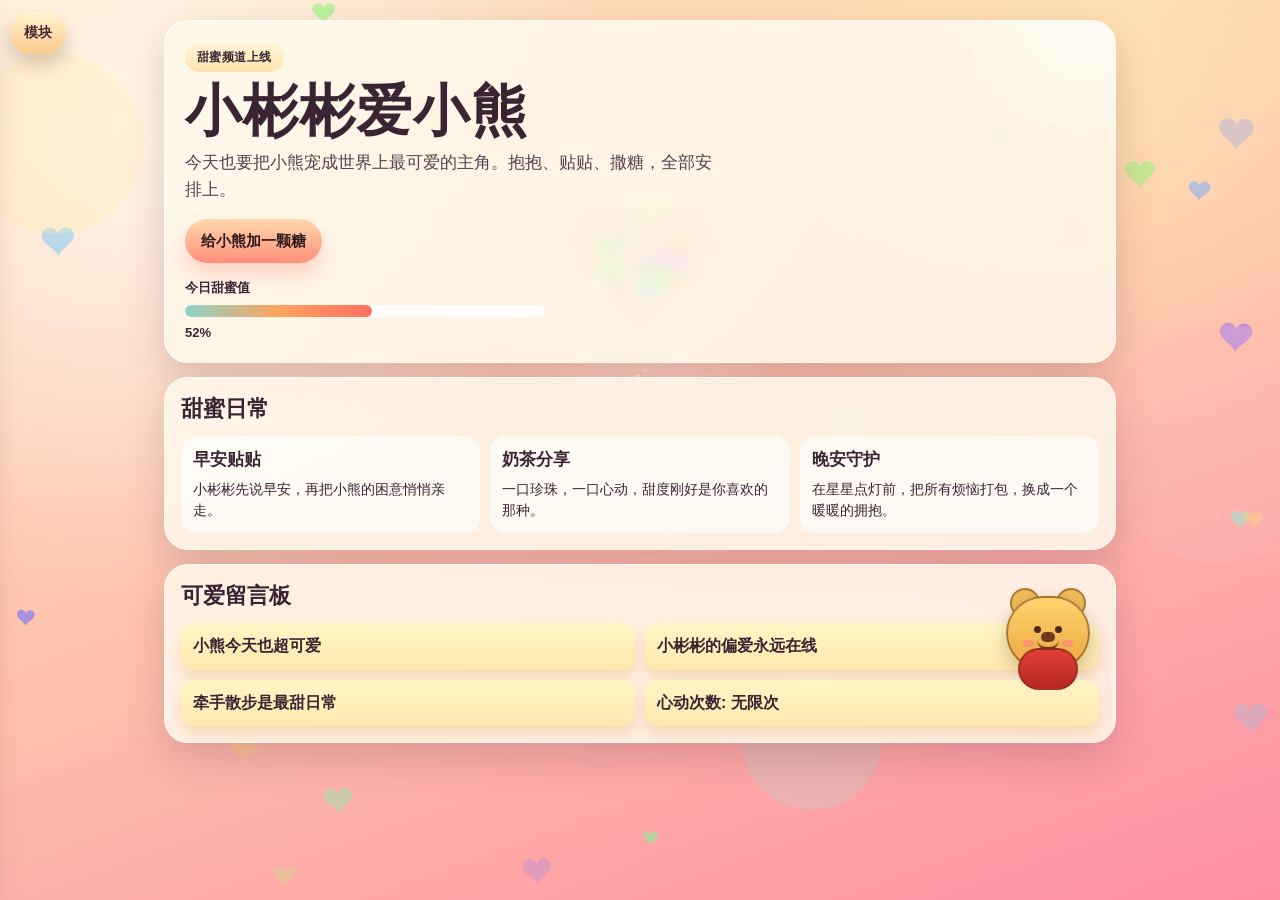
==== commit a5a75f1d: "add spyder card" ====
--- a/index.html
+++ b/index.html
@@ -3,1158 +3,99 @@
 
 <head>
     <meta charset="UTF-8" />
-    <meta name="viewport" content="width=device-width, initial-scale=1.0" />
-    <title>守城砸怪</title>
-    <style>
-        :root {
-            --bg-top: #f6efe1;
-            --bg-bottom: #dcc7a1;
-            --panel: rgba(37, 30, 22, 0.86);
-            --panel-border: rgba(255, 237, 199, 0.3);
-            --text: #fff6df;
-            --accent: #ff8a3d;
-            --danger: #eb4d3d;
-            --good: #8ac926;
-            --shadow: rgba(28, 17, 9, 0.28);
-        }
-
-        * {
-            box-sizing: border-box;
-        }
-
-        body {
-            margin: 0;
-            min-height: 100vh;
-            display: grid;
-            place-items: center;
-            overflow: hidden;
-            font-family: "Trebuchet MS", "Microsoft YaHei", sans-serif;
-            color: var(--text);
-            background:
-                radial-gradient(circle at top left, rgba(255, 255, 255, 0.45), transparent 32%),
-                radial-gradient(circle at 80% 20%, rgba(255, 170, 91, 0.28), transparent 25%),
-                linear-gradient(180deg, var(--bg-top), var(--bg-bottom));
-        }
-
-        .game-shell {
-            position: relative;
-            width: min(96vw, 1220px);
-            aspect-ratio: 16 / 9;
-            min-height: 600px;
-            border-radius: 28px;
-            overflow: hidden;
-            box-shadow: 0 34px 90px var(--shadow);
-            background:
-                linear-gradient(180deg, rgba(255, 245, 223, 0.95), rgba(242, 209, 156, 0.86));
-            border: 2px solid rgba(115, 77, 34, 0.25);
-        }
-
-        canvas {
-            width: 100%;
-            height: 100%;
-            display: block;
-            cursor: grab;
-        }
-
-        canvas.dragging {
-            cursor: grabbing;
-        }
-
-        .hud {
-            position: absolute;
-            inset: 18px 18px auto 18px;
-            display: grid;
-            grid-template-columns: 1.2fr 1fr auto;
-            gap: 14px;
-            pointer-events: none;
-        }
-
-        .panel {
-            background: var(--panel);
-            border: 1px solid var(--panel-border);
-            border-radius: 18px;
-            padding: 14px 16px;
-            backdrop-filter: blur(12px);
-        }
-
-        .title {
-            margin: 0 0 8px;
-            font-size: 24px;
-            letter-spacing: 0.06em;
-        }
-
-        .tips {
-            margin: 0;
-            font-size: 14px;
-            line-height: 1.5;
-            color: rgba(255, 246, 223, 0.82);
-        }
-
-        .stats {
-            display: grid;
-            grid-template-columns: repeat(3, minmax(0, 1fr));
-            gap: 12px;
-        }
-
-        .stat-card {
-            background: rgba(255, 255, 255, 0.07);
-            border-radius: 14px;
-            padding: 10px 12px;
-        }
-
-        .stat-label {
-            font-size: 12px;
-            letter-spacing: 0.08em;
-            text-transform: uppercase;
-            color: rgba(255, 246, 223, 0.7);
-        }
-
-        .stat-value {
-            display: block;
-            margin-top: 6px;
-            font-size: 28px;
-            font-weight: 700;
-        }
-
-        .controls {
-            display: flex;
-            align-items: start;
-            justify-content: end;
-            pointer-events: auto;
-        }
-
-        button {
-            border: 0;
-            border-radius: 999px;
-            padding: 13px 20px;
-            font-size: 15px;
-            font-weight: 700;
-            color: #2d1d10;
-            background: linear-gradient(180deg, #ffe3ad, #ffb857);
-            box-shadow: 0 12px 24px rgba(89, 49, 14, 0.2);
-            cursor: pointer;
-        }
-
-        .overlay {
-            position: absolute;
-            inset: 0;
-            display: grid;
-            place-items: center;
-            padding: 24px;
-            background: rgba(30, 20, 10, 0.38);
-            opacity: 0;
-            pointer-events: none;
-            transition: opacity 220ms ease;
-        }
-
-        .overlay.visible {
-            opacity: 1;
-            pointer-events: auto;
-        }
-
-        .game-over-card {
-            width: min(92vw, 440px);
-            padding: 28px;
-            text-align: center;
-            border-radius: 24px;
-            background: rgba(37, 30, 22, 0.92);
-            border: 1px solid var(--panel-border);
-            box-shadow: 0 30px 60px rgba(0, 0, 0, 0.25);
-        }
-
-        .game-over-card h2 {
-            margin: 0 0 10px;
-            font-size: 36px;
-        }
-
-        .game-over-card p {
-            margin: 0 0 18px;
-            color: rgba(255, 246, 223, 0.82);
-        }
-
-        @media (max-width: 860px) {
-            .game-shell {
-                width: 100vw;
-                min-height: 100vh;
-                border-radius: 0;
-            }
-
-            .hud {
-                grid-template-columns: 1fr;
-            }
-
-            .stats {
-                grid-template-columns: repeat(3, 1fr);
-            }
-
-            .controls {
-                justify-content: start;
-            }
-        }
-    </style>
+    <meta name="viewport" content="width=device-width, initial-scale=1.0, viewport-fit=cover" />
+    <title>小彬彬爱小熊</title>
+    <link rel="stylesheet" href="styles/site-shell.css" />
+    <link rel="stylesheet" href="styles/love-bear.css" />
 </head>
 
 <body>
-    <div class="game-shell">
-        <canvas id="gameCanvas" width="1280" height="720" aria-label="守城砸怪游戏画布"></canvas>
+    <canvas id="loveFx" class="love-fx-canvas" aria-hidden="true"></canvas>
+    <div class="spark spark-a"></div>
+    <div class="spark spark-b"></div>
+    <div class="spark spark-c"></div>
 
-        <div class="hud">
-            <section class="panel">
-                <h1 class="title">守城砸怪</h1>
-                <p class="tips">小怪会自动生成并向城堡前进。按住鼠标拖动小怪，快速朝地面砸下去就会扣血。别让小怪碰到左侧城堡。</p>
-            </section>
+    <button id="sideToggle" class="side-toggle" type="button" aria-controls="sideDrawer" aria-expanded="false">模块</button>
+    <aside id="sideDrawer" class="side-drawer" aria-label="模块导航">
+        <div class="drawer-head">
+            <h2>功能模块</h2>
+            <button id="sideClose" class="drawer-close" type="button" aria-label="关闭侧边栏">×</button>
+        </div>
+        <nav class="drawer-nav">
+            <a class="drawer-link current" href="index.html">小熊主页</a>
+            <a class="drawer-link" href="pages/castle-defense.html">守城砸怪</a>
+            <a class="drawer-link" href="pages/minesweeper.html">扫雷小游戏</a>
+            <a class="drawer-link" href="pages/spider-solitaire.html">蜘蛛纸牌</a>
+            <a class="drawer-link" href="fangdai/fangdai.html">房贷计算</a>
+        </nav>
+    </aside>
+    <div id="drawerBackdrop" class="drawer-backdrop" aria-hidden="true"></div>
 
-            <section class="panel stats">
-                <div class="stat-card">
-                    <span class="stat-label">城堡血量</span>
-                    <strong class="stat-value" id="castleHealth">100</strong>
+    <main class="love-page">
+        <header class="hero card" aria-label="小彬彬爱小熊主题区域">
+            <p class="badge">甜蜜频道上线</p>
+            <h1>小彬彬爱小熊</h1>
+            <p class="hero-text">今天也要把小熊宠成世界上最可爱的主角。抱抱、贴贴、撒糖，全部安排上。</p>
+            <div class="hero-actions">
+                <button id="sweetButton" class="btn btn-primary" type="button">给小熊加一颗糖</button>
+            </div>
+            <div class="meter-wrap" aria-label="今日甜蜜值">
+                <p class="meter-label">今日甜蜜值</p>
+                <div class="meter-track">
+                    <div id="sweetMeter" class="meter-fill"></div>
                 </div>
-                <div class="stat-card">
-                    <span class="stat-label">击败小怪</span>
-                    <strong class="stat-value" id="killCount">0</strong>
-                </div>
-                <div class="stat-card">
-                    <span class="stat-label">当前波次</span>
-                    <strong class="stat-value" id="waveNumber">1</strong>
-                </div>
-            </section>
+                <p id="sweetValue" class="meter-value">52%</p>
+            </div>
+        </header>
 
-            <div class="controls">
-                <button id="restartButton" type="button">重新开始</button>
+        <section class="card story" aria-label="甜蜜日常">
+            <h2>甜蜜日常</h2>
+            <div class="story-grid">
+                <article>
+                    <h3>早安贴贴</h3>
+                    <p>小彬彬先说早安，再把小熊的困意悄悄亲走。</p>
+                </article>
+                <article>
+                    <h3>奶茶分享</h3>
+                    <p>一口珍珠，一口心动，甜度刚好是你喜欢的那种。</p>
+                </article>
+                <article>
+                    <h3>晚安守护</h3>
+                    <p>在星星点灯前，把所有烦恼打包，换成一个暖暖的拥抱。</p>
+                </article>
             </div>
+        </section>
+
+        <section class="card notes" aria-label="可爱留言板">
+            <h2>可爱留言板</h2>
+            <div class="note-wall">
+                <p class="note">小熊今天也超可爱</p>
+                <p class="note">小彬彬的偏爱永远在线</p>
+                <p class="note">牵手散步是最甜日常</p>
+                <p class="note">心动次数: 无限次</p>
+            </div>
+        </section>
+    </main>
+
+    <div id="heartLayer" class="heart-layer" aria-hidden="true"></div>
+    <div id="loveTextLayer" class="love-text-layer" aria-hidden="true"></div>
+
+    <div id="winnieBear" class="winnie-bear" role="button" tabindex="0" aria-label="可拖动小熊维尼">
+        <div class="bear-ear ear-left"></div>
+        <div class="bear-ear ear-right"></div>
+        <div class="bear-head">
+            <div class="bear-eye eye-left"></div>
+            <div class="bear-eye eye-right"></div>
+            <div class="bear-nose"></div>
+            <div class="bear-mouth"></div>
+            <div class="bear-blush blush-left"></div>
+            <div class="bear-blush blush-right"></div>
         </div>
-
-        <div class="overlay" id="gameOverOverlay">
-            <div class="game-over-card">
-                <h2>城堡失守</h2>
-                <p id="gameOverText">城堡血量归零，游戏结束。</p>
-                <button id="restartOverlayButton" type="button">再来一局</button>
-            </div>
-        </div>
+        <div class="bear-body"></div>
     </div>
 
-    <script>
-        const canvas = document.getElementById("gameCanvas");
-        const ctx = canvas.getContext("2d");
-        const castleHealthNode = document.getElementById("castleHealth");
-        const killCountNode = document.getElementById("killCount");
-        const waveNumberNode = document.getElementById("waveNumber");
-        const gameOverOverlay = document.getElementById("gameOverOverlay");
-        const gameOverText = document.getElementById("gameOverText");
-        const restartButton = document.getElementById("restartButton");
-        const restartOverlayButton = document.getElementById("restartOverlayButton");
-
-        const world = {
-            width: canvas.width,
-            height: canvas.height,
-            groundY: canvas.height - 92,
-            castleX: 168,
-            castleWidth: 130,
-            castleHeight: 190,
-            bridgeStartX: 360,
-            bridgeEndX: 920,
-            bridgeY: canvas.height - 210,
-            waterTop: canvas.height - 126,
-            waterBottom: canvas.height - 28
-        };
-
-        const state = {
-            monsters: [],
-            particles: [],
-            draggingMonsterId: null,
-            mouse: { x: 0, y: 0 },
-            castleHealth: 100,
-            kills: 0,
-            wave: 1,
-            spawnTimer: 0,
-            spawnInterval: 1800,
-            difficultyTimer: 0,
-            lastTime: 0,
-            gameOver: false,
-            nextMonsterId: 1
-        };
-
-        const monsterArchetypes = [
-            {
-                key: "scout",
-                name: "轻行怪",
-                chance: 0.42,
-                radiusRange: [24, 32],
-                healthScale: 0.78,
-                speedScale: 1.34,
-                damageScale: 0.8,
-                groundResist: 0.78,
-                waterWeakness: 1.4,
-                hueRange: [10, 36],
-                bodyScaleY: 0.82,
-                bridgeWeight: 0.65,
-                bridgeBounce: 1.28,
-                label: "轻"
-            },
-            {
-                key: "brute",
-                name: "重甲怪",
-                chance: 0.33,
-                radiusRange: [34, 46],
-                healthScale: 1.52,
-                speedScale: 0.82,
-                damageScale: 1.45,
-                groundResist: 1.4,
-                waterWeakness: 0.86,
-                hueRange: [2, 18],
-                bodyScaleY: 0.97,
-                bridgeWeight: 1.7,
-                bridgeBounce: 0.8,
-                label: "重"
-            },
-            {
-                key: "spitter",
-                name: "水惧怪",
-                chance: 0.25,
-                radiusRange: [26, 36],
-                healthScale: 1,
-                speedScale: 1.02,
-                damageScale: 1,
-                groundResist: 1,
-                waterWeakness: 1.95,
-                hueRange: [145, 182],
-                bodyScaleY: 0.88,
-                bridgeWeight: 1,
-                bridgeBounce: 1.06,
-                label: "惧水"
-            }
-        ];
-
-        function pickMonsterArchetype() {
-            const roll = Math.random();
-            let cumulative = 0;
-            for (const archetype of monsterArchetypes) {
-                cumulative += archetype.chance;
-                if (roll <= cumulative) {
-                    return archetype;
-                }
-            }
-            return monsterArchetypes[monsterArchetypes.length - 1];
-        }
-
-        function bridgeContainsX(x) {
-            return x >= world.bridgeStartX && x <= world.bridgeEndX;
-        }
-
-        // 桥面动态形变缓存
-        let bridgeSagArr = [];
-        let bridgeSagVel = [];
-        const BRIDGE_SEGMENTS = 32;
-        function updateBridgeSag(deltaTime) {
-            if (!bridgeSagArr.length) {
-                bridgeSagArr = Array(BRIDGE_SEGMENTS + 1).fill(0);
-                bridgeSagVel = Array(BRIDGE_SEGMENTS + 1).fill(0);
-            }
-            // 计算每段受力
-            const forceArr = Array(BRIDGE_SEGMENTS + 1).fill(0);
-            for (const monster of state.monsters) {
-                if (!bridgeContainsX(monster.x)) continue;
-                const seg = Math.round((monster.x - world.bridgeStartX) / (world.bridgeEndX - world.bridgeStartX) * BRIDGE_SEGMENTS);
-                const idx = Math.max(0, Math.min(BRIDGE_SEGMENTS, seg));
-                forceArr[idx] += (monster.bridgeWeight ?? 1) * (monster.dragging ? 1.3 : 1);
-            }
-            // 弹簧回弹+阻尼
-            for (let i = 0; i <= BRIDGE_SEGMENTS; i++) {
-                let target = Math.sin(i / BRIDGE_SEGMENTS * Math.PI) * 26 + forceArr[i] * 18;
-                let acc = (target - bridgeSagArr[i]) * 12 - bridgeSagVel[i] * 7.2;
-                bridgeSagVel[i] += acc * deltaTime;
-                bridgeSagArr[i] += bridgeSagVel[i] * deltaTime;
-            }
-        }
-
-        function getBridgeDeckY(x) {
-            const ratio = (x - world.bridgeStartX) / (world.bridgeEndX - world.bridgeStartX);
-            const clampedRatio = Math.max(0, Math.min(1, ratio));
-            if (!bridgeSagArr.length) return world.bridgeY + Math.sin(clampedRatio * Math.PI) * 26;
-            const idx = clampedRatio * BRIDGE_SEGMENTS;
-            const i0 = Math.floor(idx), i1 = Math.min(BRIDGE_SEGMENTS, i0 + 1);
-            const t = idx - i0;
-            return world.bridgeY + bridgeSagArr[i0] * (1 - t) + bridgeSagArr[i1] * t;
-        }
-
-        function getPathY(x, phase = 0) {
-            if (bridgeContainsX(x)) {
-                return getBridgeDeckY(x) - 26 + Math.sin(phase) * 3;
-            }
-
-            if (x < world.bridgeStartX) {
-                return world.groundY - 42 + Math.sin(phase) * 2;
-            }
-
-            return world.groundY - 38 + Math.sin(phase) * 2;
-        }
-
-        function isOverWater(x) {
-            return x >= world.bridgeStartX + 26 && x <= world.bridgeEndX - 26;
-        }
-
-        function resetGame() {
-            state.monsters = [];
-            state.particles = [];
-            state.draggingMonsterId = null;
-            state.castleHealth = 100;
-            state.kills = 0;
-            state.wave = 1;
-            state.spawnTimer = 0;
-            state.spawnInterval = 1800;
-            state.difficultyTimer = 0;
-            state.lastTime = 0;
-            state.gameOver = false;
-            state.nextMonsterId = 1;
-            canvas.classList.remove("dragging");
-            gameOverOverlay.classList.remove("visible");
-            updateHud();
-        }
-
-        function updateHud() {
-            castleHealthNode.textContent = Math.max(0, Math.round(state.castleHealth));
-            killCountNode.textContent = String(state.kills);
-            waveNumberNode.textContent = String(state.wave);
-        }
-
-        function randomRange(min, max) {
-            return Math.random() * (max - min) + min;
-        }
-
-        function createMonster() {
-            const archetype = pickMonsterArchetype();
-            const radius = randomRange(archetype.radiusRange[0], archetype.radiusRange[1]);
-            const maxHealth = Math.round((randomRange(40, 90) + state.wave * 6) * archetype.healthScale);
-            const speed = (randomRange(44, 72) + state.wave * 4.2) * archetype.speedScale;
-            const hue = randomRange(archetype.hueRange[0], archetype.hueRange[1]);
-            const spawnX = world.width + radius + randomRange(0, 120);
-            const wobble = randomRange(0, Math.PI * 2);
-
-            state.monsters.push({
-                id: state.nextMonsterId++,
-                x: spawnX,
-                y: getPathY(spawnX, wobble),
-                radius,
-                maxHealth,
-                health: maxHealth,
-                speed,
-                baseSpeed: speed,
-                damage: Math.max(8, Math.round(radius * 0.45 * archetype.damageScale)),
-                hue,
-                wobble,
-                tilt: randomRange(-0.12, 0.12),
-                squish: 1,
-                archetypeKey: archetype.key,
-                archetypeName: archetype.name,
-                bodyScaleY: archetype.bodyScaleY,
-                groundResist: archetype.groundResist,
-                waterWeakness: archetype.waterWeakness,
-                bridgeWeight: archetype.bridgeWeight,
-                bridgeBounce: archetype.bridgeBounce,
-                markerLabel: archetype.label,
-                dragging: false,
-                dragHistory: [],
-                lastImpactAt: -9999,
-                lastWaterAt: -9999,
-                // 专属行为
-                chargeCooldown: 0,
-                chargeTime: 0,
-                isCharging: false,
-                jumpBackCooldown: 0,
-                jumpBackTime: 0,
-                isJumpingBack: false,
-                impactAnim: 0
-            });
-        }
-
-        function spawnBurst(count) {
-            for (let i = 0; i < count; i += 1) {
-                createMonster();
-            }
-        }
-
-        function getPointerPosition(event) {
-            const rect = canvas.getBoundingClientRect();
-            const scaleX = canvas.width / rect.width;
-            const scaleY = canvas.height / rect.height;
-            return {
-                x: (event.clientX - rect.left) * scaleX,
-                y: (event.clientY - rect.top) * scaleY
-            };
-        }
-
-        function pickMonster(x, y) {
-            for (let i = state.monsters.length - 1; i >= 0; i -= 1) {
-                const monster = state.monsters[i];
-                const dx = x - monster.x;
-                const dy = y - monster.y;
-                if (Math.hypot(dx, dy) <= monster.radius) {
-                    return monster;
-                }
-            }
-            return null;
-        }
-
-        function beginDrag(event) {
-            if (state.gameOver) {
-                return;
-            }
-
-            const pointer = getPointerPosition(event);
-            state.mouse = pointer;
-            const monster = pickMonster(pointer.x, pointer.y);
-
-            if (!monster) {
-                return;
-            }
-
-            monster.dragging = true;
-            monster.dragHistory = [{ x: pointer.x, y: pointer.y, time: performance.now() }];
-            state.draggingMonsterId = monster.id;
-            canvas.classList.add("dragging");
-        }
-
-        function endDrag() {
-            if (state.draggingMonsterId === null) {
-                return;
-            }
-
-            const monster = state.monsters.find((item) => item.id === state.draggingMonsterId);
-            if (monster) {
-                monster.dragging = false;
-                monster.dragHistory = [];
-            }
-
-            state.draggingMonsterId = null;
-            canvas.classList.remove("dragging");
-        }
-
-        function addParticles(x, y, color, amount) {
-            for (let i = 0; i < amount; i += 1) {
-                state.particles.push({
-                    x,
-                    y,
-                    vx: randomRange(-160, 160),
-                    vy: randomRange(-220, -50),
-                    life: randomRange(0.35, 0.7),
-                    age: 0,
-                    color
-                });
-            }
-        }
-
-        function applyGroundImpact(monster, impactSpeed) {
-            const now = performance.now();
-            if (now - monster.lastImpactAt < 180) {
-                return;
-            }
-
-            const damage = Math.max(6, Math.round(((impactSpeed - 320) / 14) / (monster.groundResist ?? 1)));
-            if (damage <= 0) {
-                return;
-            }
-
-            monster.lastImpactAt = now;
-            monster.health -= damage;
-            // 独立受击特效
-            if (monster.archetypeKey === "brute") {
-                addParticles(monster.x, world.groundY - 4, "rgba(90, 58, 26, 0.85)", 18);
-                addParticles(monster.x, monster.y, `hsla(${monster.hue}, 60%, 38%, 0.95)`, 18);
-                addParticles(monster.x, monster.y, "rgba(255, 220, 120, 0.45)", 8);
-            } else if (monster.archetypeKey === "scout") {
-                addParticles(monster.x, world.groundY - 4, "rgba(90, 58, 26, 0.55)", 8);
-                addParticles(monster.x, monster.y, `hsla(${monster.hue}, 80%, 68%, 0.85)`, 14);
-                addParticles(monster.x, monster.y, "rgba(255,255,255,0.7)", 6);
-            } else if (monster.archetypeKey === "spitter") {
-                addParticles(monster.x, world.groundY - 4, "rgba(90, 58, 26, 0.65)", 10);
-                addParticles(monster.x, monster.y, `hsla(${monster.hue}, 90%, 80%, 0.85)`, 12);
-                addParticles(monster.x, monster.y, "rgba(118,245,233,0.55)", 8);
-            } else {
-                addParticles(monster.x, world.groundY - 4, "rgba(90, 58, 26, 0.65)", 12);
-                addParticles(monster.x, monster.y, `hsla(${monster.hue}, 80%, 58%, 0.85)`, 10);
-            }
-
-            if (monster.health <= 0) {
-                state.kills += 1;
-                if (monster.archetypeKey === "brute") {
-                    addParticles(monster.x, monster.y, `hsla(${monster.hue}, 95%, 32%, 0.98)`, 32);
-                    addParticles(monster.x, monster.y, "rgba(255, 220, 120, 0.55)", 18);
-                } else if (monster.archetypeKey === "scout") {
-                    addParticles(monster.x, monster.y, `hsla(${monster.hue}, 95%, 82%, 0.95)`, 18);
-                    addParticles(monster.x, monster.y, "rgba(255,255,255,0.92)", 12);
-                } else if (monster.archetypeKey === "spitter") {
-                    addParticles(monster.x, monster.y, `hsla(${monster.hue}, 95%, 82%, 0.95)`, 12);
-                    addParticles(monster.x, monster.y, "rgba(118,245,233,0.85)", 18);
-                } else {
-                    addParticles(monster.x, monster.y, `hsla(${monster.hue}, 95%, 62%, 0.95)`, 22);
-                }
-                state.monsters = state.monsters.filter((item) => item.id !== monster.id);
-                if (state.draggingMonsterId === monster.id) {
-                    state.draggingMonsterId = null;
-                    canvas.classList.remove("dragging");
-                }
-            } else {
-                monster.y = world.groundY - monster.radius;
-            }
-
-            updateHud();
-        }
-
-        function applyWaterImpact(monster, impactSpeed) {
-            const now = performance.now();
-            if (now - monster.lastWaterAt < 240) {
-                return;
-            }
-
-            const damage = Math.max(16, Math.round(((impactSpeed - 220) / 8) * (monster.waterWeakness ?? 1)));
-            monster.lastWaterAt = now;
-            monster.health -= damage;
-            monster.squish = 0.74;
-            // 独立落水特效
-            if (monster.archetypeKey === "brute") {
-                addParticles(monster.x, world.waterTop + 10, "rgba(132, 216, 255, 0.9)", 18);
-                addParticles(monster.x, world.waterTop + 6, "rgba(255, 255, 255, 0.85)", 10);
-                addParticles(monster.x, monster.y, `hsla(${monster.hue}, 60%, 38%, 0.85)`, 18);
-                addParticles(monster.x, monster.y, "rgba(255, 220, 120, 0.45)", 8);
-            } else if (monster.archetypeKey === "scout") {
-                addParticles(monster.x, world.waterTop + 10, "rgba(132, 216, 255, 0.7)", 10);
-                addParticles(monster.x, world.waterTop + 6, "rgba(255, 255, 255, 0.85)", 8);
-                addParticles(monster.x, monster.y, `hsla(${monster.hue}, 80%, 68%, 0.85)`, 10);
-                addParticles(monster.x, monster.y, "rgba(255,255,255,0.7)", 6);
-            } else if (monster.archetypeKey === "spitter") {
-                addParticles(monster.x, world.waterTop + 10, "rgba(118,245,233,0.95)", 22);
-                addParticles(monster.x, world.waterTop + 6, "rgba(255, 255, 255, 0.85)", 10);
-                addParticles(monster.x, monster.y, `hsla(${monster.hue}, 90%, 80%, 0.85)`, 12);
-            } else {
-                addParticles(monster.x, world.waterTop + 10, "rgba(132, 216, 255, 0.9)", 26);
-                addParticles(monster.x, world.waterTop + 6, "rgba(255, 255, 255, 0.85)", 16);
-                addParticles(monster.x, monster.y, `hsla(${monster.hue}, 90%, 60%, 0.8)`, 14);
-            }
-
-            if (monster.health <= 0) {
-                state.kills += 1;
-                if (monster.archetypeKey === "brute") {
-                    addParticles(monster.x, world.waterTop + 8, "rgba(173, 238, 255, 0.95)", 24);
-                    addParticles(monster.x, monster.y, `hsla(${monster.hue}, 95%, 32%, 0.98)`, 18);
-                } else if (monster.archetypeKey === "scout") {
-                    addParticles(monster.x, world.waterTop + 8, "rgba(173, 238, 255, 0.75)", 12);
-                    addParticles(monster.x, monster.y, `hsla(${monster.hue}, 95%, 82%, 0.95)`, 10);
-                } else if (monster.archetypeKey === "spitter") {
-                    addParticles(monster.x, world.waterTop + 8, "rgba(118,245,233,0.95)", 28);
-                    addParticles(monster.x, monster.y, `hsla(${monster.hue}, 95%, 82%, 0.95)`, 10);
-                } else {
-                    addParticles(monster.x, world.waterTop + 8, "rgba(173, 238, 255, 0.95)", 34);
-                }
-                state.monsters = state.monsters.filter((item) => item.id !== monster.id);
-                if (state.draggingMonsterId === monster.id) {
-                    state.draggingMonsterId = null;
-                    canvas.classList.remove("dragging");
-                }
-            } else {
-                monster.y = world.waterTop + monster.radius * 0.55;
-            }
-
-            updateHud();
-        }
-
-        function updateDragging(monster, now) {
-            monster.x = Math.max(world.castleX + world.castleWidth + 10, Math.min(world.width - monster.radius, state.mouse.x));
-            monster.y = Math.max(monster.radius + 30, Math.min(world.waterBottom + monster.radius * 0.7, state.mouse.y));
-            monster.dragHistory.push({ x: monster.x, y: monster.y, time: now });
-
-            if (monster.dragHistory.length > 5) {
-                monster.dragHistory.shift();
-            }
-
-            monster.tilt = Math.max(-0.35, Math.min(0.35, (state.mouse.x - monster.x) / (monster.radius * 3)));
-            monster.squish += (0.92 - monster.squish) * 0.16;
-
-            if (bridgeContainsX(monster.x)) {
-                const deckY = getBridgeDeckY(monster.x) - 12;
-                monster.y = Math.min(monster.y, deckY + monster.radius * 1.45);
-            }
-
-            if (monster.y + monster.radius >= world.groundY) {
-                const oldest = monster.dragHistory[0];
-                const latest = monster.dragHistory[monster.dragHistory.length - 1];
-                const deltaTime = Math.max(16, latest.time - oldest.time);
-                const verticalSpeed = ((latest.y - oldest.y) / deltaTime) * 1000;
-                if (verticalSpeed > 320) {
-                    applyGroundImpact(monster, verticalSpeed);
-                }
-            }
-
-            if (isOverWater(monster.x) && monster.y + monster.radius * 0.3 >= world.waterTop) {
-                const oldest = monster.dragHistory[0];
-                const latest = monster.dragHistory[monster.dragHistory.length - 1];
-                const deltaTime = Math.max(16, latest.time - oldest.time);
-                const verticalSpeed = ((latest.y - oldest.y) / deltaTime) * 1000;
-                if (verticalSpeed > 220) {
-                    applyWaterImpact(monster, verticalSpeed);
-                }
-            }
-        }
-
-        function hitCastle(monster) {
-            state.castleHealth -= monster.damage;
-            addParticles(world.castleX + world.castleWidth - 10, world.groundY - 90, "rgba(255, 205, 125, 0.85)", 20);
-            state.monsters = state.monsters.filter((item) => item.id !== monster.id);
-
-            if (state.draggingMonsterId === monster.id) {
-                state.draggingMonsterId = null;
-                canvas.classList.remove("dragging");
-            }
-
-            if (state.castleHealth <= 0) {
-                state.castleHealth = 0;
-                state.gameOver = true;
-                gameOverText.textContent = `你挡住了 ${state.kills} 只小怪，但城堡已经被攻破。`;
-                gameOverOverlay.classList.add("visible");
-            }
-
-            updateHud();
-        }
-
-        function updateMonsters(deltaTime, now) {
-            updateBridgeSag(deltaTime);
-            for (const monster of [...state.monsters]) {
-                if (monster.dragging) {
-                    updateDragging(monster, now);
-                    continue;
-                }
-
-                // 怪物专属行为
-                if (monster.archetypeKey === "scout") {
-                    // 轻行怪偶尔冲刺
-                    if (!monster.isCharging && monster.chargeCooldown <= 0 && Math.random() < 0.008) {
-                        monster.isCharging = true;
-                        monster.chargeTime = 0.38 + Math.random() * 0.22;
-                        monster.chargeCooldown = 2.2 + Math.random() * 2.2;
-                    }
-                    if (monster.isCharging) {
-                        monster.speed = monster.baseSpeed * 2.2;
-                        monster.chargeTime -= deltaTime;
-                        monster.squish = 0.7;
-                        if (monster.chargeTime <= 0) {
-                            monster.isCharging = false;
-                            monster.speed = monster.baseSpeed;
-                        }
-                    } else {
-                        monster.chargeCooldown -= deltaTime;
-                        monster.speed = monster.baseSpeed;
-                    }
-                }
-
-                if (monster.archetypeKey === "spitter") {
-                    // 水惧怪偶尔后跳
-                    if (!monster.isJumpingBack && monster.jumpBackCooldown <= 0 && Math.random() < 0.006 && !isOverWater(monster.x)) {
-                        monster.isJumpingBack = true;
-                        monster.jumpBackTime = 0.22 + Math.random() * 0.18;
-                        monster.jumpBackCooldown = 2.5 + Math.random() * 2.5;
-                        monster.impactAnim = 1.2;
-                    }
-                    if (monster.isJumpingBack) {
-                        monster.x += monster.baseSpeed * 2.1 * deltaTime;
-                        monster.jumpBackTime -= deltaTime;
-                        monster.squish = 1.18;
-                        if (monster.jumpBackTime <= 0) {
-                            monster.isJumpingBack = false;
-                        }
-                    } else {
-                        monster.jumpBackCooldown -= deltaTime;
-                    }
-                }
-
-                monster.wobble += deltaTime * 7.2;
-                // 重甲怪撞城时高伤动画
-                if (monster.archetypeKey === "brute" && monster.x - monster.radius <= world.castleX + world.castleWidth + 12) {
-                    monster.impactAnim = 1.5;
-                }
-                // 普通移动
-                if (!monster.isJumpingBack) {
-                    monster.x -= monster.speed * deltaTime;
-                }
-                const targetY = getPathY(monster.x, monster.wobble);
-                monster.y += (targetY - monster.y) * Math.min(1, deltaTime * 9);
-                monster.tilt += (Math.sin(monster.wobble * 0.5) * 0.12 - monster.tilt) * Math.min(1, deltaTime * 6);
-                const bounceStrength = monster.bridgeBounce ?? 1;
-                monster.squish += (1 + Math.sin(monster.wobble * 2) * 0.04 * bounceStrength - monster.squish) * Math.min(1, deltaTime * 8);
-                monster.y = Math.max(monster.radius + 40, Math.min(world.waterBottom - monster.radius * 0.25, monster.y));
-                if (monster.impactAnim > 0) {
-                    monster.impactAnim -= deltaTime * 2.2;
-                }
-
-                if (monster.x - monster.radius <= world.castleX + world.castleWidth) {
-                    // 重甲怪撞城高伤
-                    if (monster.archetypeKey === "brute") {
-                        state.castleHealth -= monster.damage * 1.7;
-                    } else {
-                        hitCastle(monster);
-                    }
-                    // 直接移除重甲怪
-                    if (monster.archetypeKey === "brute") {
-                        state.monsters = state.monsters.filter((item) => item.id !== monster.id);
-                    }
-                }
-            }
-        }
-
-        function updateParticles(deltaTime) {
-            state.particles = state.particles.filter((particle) => {
-                particle.age += deltaTime;
-                particle.x += particle.vx * deltaTime;
-                particle.y += particle.vy * deltaTime;
-                particle.vy += 420 * deltaTime;
-                return particle.age < particle.life;
-            });
-        }
-
-        function updateSpawning(deltaTime) {
-            state.spawnTimer += deltaTime * 1000;
-            state.difficultyTimer += deltaTime * 1000;
-
-            if (state.spawnTimer >= state.spawnInterval) {
-                state.spawnTimer = 0;
-                const extra = Math.random() > 0.68 ? 1 : 0;
-                spawnBurst(1 + extra);
-            }
-
-            if (state.difficultyTimer >= 12000) {
-                state.difficultyTimer = 0;
-                state.wave += 1;
-                state.spawnInterval = Math.max(650, state.spawnInterval - 110);
-                spawnBurst(Math.min(2 + Math.floor(state.wave / 3), 4));
-                updateHud();
-            }
-        }
-
-        function drawBackground() {
-            const sky = ctx.createLinearGradient(0, 0, 0, world.height);
-            sky.addColorStop(0, "#fdf3d8");
-            sky.addColorStop(0.5, "#f5c981");
-            sky.addColorStop(1, "#ce8a49");
-            ctx.fillStyle = sky;
-            ctx.fillRect(0, 0, world.width, world.height);
-
-            ctx.fillStyle = "rgba(255,255,255,0.38)";
-            ctx.beginPath();
-            ctx.arc(1060, 120, 70, 0, Math.PI * 2);
-            ctx.fill();
-
-            ctx.fillStyle = "rgba(132, 89, 37, 0.20)";
-            ctx.beginPath();
-            ctx.moveTo(0, 410);
-            ctx.quadraticCurveTo(280, 310, 560, 390);
-            ctx.quadraticCurveTo(890, 470, 1280, 350);
-            ctx.lineTo(1280, 520);
-            ctx.lineTo(0, 520);
-            ctx.closePath();
-            ctx.fill();
-
-            ctx.fillStyle = "#7f5c34";
-            ctx.fillRect(0, world.groundY, world.width, world.height - world.groundY);
-
-            const water = ctx.createLinearGradient(0, world.waterTop, 0, world.waterBottom);
-            water.addColorStop(0, "rgba(116, 197, 233, 0.95)");
-            water.addColorStop(0.45, "rgba(56, 141, 205, 0.96)");
-            water.addColorStop(1, "rgba(18, 89, 153, 0.98)");
-            ctx.fillStyle = water;
-            ctx.beginPath();
-            ctx.moveTo(world.bridgeStartX - 16, world.waterTop + 2);
-            ctx.quadraticCurveTo((world.bridgeStartX + world.bridgeEndX) / 2, world.waterTop + 18, world.bridgeEndX + 16, world.waterTop + 6);
-            ctx.lineTo(world.bridgeEndX + 24, world.waterBottom);
-            ctx.lineTo(world.bridgeStartX - 24, world.waterBottom);
-            ctx.closePath();
-            ctx.fill();
-
-            ctx.strokeStyle = "rgba(194, 242, 255, 0.45)";
-            ctx.lineWidth = 3;
-            for (let i = 0; i < 3; i += 1) {
-                const y = world.waterTop + 10 + i * 16;
-                ctx.beginPath();
-                ctx.moveTo(world.bridgeStartX + 10, y);
-                ctx.quadraticCurveTo((world.bridgeStartX + world.bridgeEndX) / 2, y + (i % 2 === 0 ? 9 : -7), world.bridgeEndX - 10, y + 3);
-                ctx.stroke();
-            }
-
-            const postTopY = world.bridgeY - 58;
-            const postBottomY = world.groundY + 12;
-            ctx.fillStyle = "#6a4527";
-            ctx.fillRect(world.bridgeStartX - 10, postTopY, 18, postBottomY - postTopY);
-            ctx.fillRect(world.bridgeEndX - 8, postTopY, 18, postBottomY - postTopY);
-
-            const plankCount = 12;
-            const plankWidth = (world.bridgeEndX - world.bridgeStartX) / plankCount;
-            ctx.strokeStyle = "#c9a16d";
-            ctx.lineWidth = 5;
-            ctx.beginPath();
-            ctx.moveTo(world.bridgeStartX - 6, getBridgeDeckY(world.bridgeStartX) - 18);
-            ctx.quadraticCurveTo((world.bridgeStartX + world.bridgeEndX) / 2, world.bridgeY - 2, world.bridgeEndX + 6, getBridgeDeckY(world.bridgeEndX) - 18);
-            ctx.stroke();
-            ctx.beginPath();
-            ctx.moveTo(world.bridgeStartX - 6, getBridgeDeckY(world.bridgeStartX) + 18);
-            ctx.quadraticCurveTo((world.bridgeStartX + world.bridgeEndX) / 2, world.bridgeY + 34, world.bridgeEndX + 6, getBridgeDeckY(world.bridgeEndX) + 18);
-            ctx.stroke();
-
-            for (let i = 0; i < plankCount; i += 1) {
-                const plankX = world.bridgeStartX + i * plankWidth;
-                const centerX = plankX + plankWidth / 2;
-                const deckY = getBridgeDeckY(centerX);
-                // 木板晃动动画
-                const shake = Math.sin(Date.now() / 120 + i * 0.7) * 2.2 * (bridgeSagVel && bridgeSagVel.length ? Math.abs(bridgeSagVel[Math.round(i / plankCount * BRIDGE_SEGMENTS)]) : 1);
-                ctx.strokeStyle = "rgba(87, 56, 29, 0.7)";
-                ctx.lineWidth = 2;
-                ctx.beginPath();
-                ctx.moveTo(centerX, deckY - 16 + shake);
-                ctx.lineTo(centerX, deckY + 15 + shake);
-                ctx.stroke();
-
-                ctx.fillStyle = i % 2 === 0 ? "#9a6b3d" : "#85582f";
-                ctx.save();
-                ctx.translate(centerX, deckY + shake);
-                ctx.rotate(Math.sin(i * 0.7 + Date.now() / 800) * 0.03 + shake * 0.01);
-                ctx.fillRect(-plankWidth * 0.48, -11, plankWidth * 0.96, 22);
-                ctx.restore();
-            }
-
-            ctx.fillStyle = "rgba(255, 241, 201, 0.14)";
-            for (let x = -40; x < world.width + 50; x += 54) {
-                if (x > world.bridgeStartX - 50 && x < world.bridgeEndX + 20) {
-                    continue;
-                }
-                ctx.fillRect(x, world.groundY + 16 + ((x / 54) % 2) * 10, 30, 8);
-            }
-        }
-
-        function drawCastle() {
-            const baseY = world.groundY - world.castleHeight;
-            ctx.fillStyle = "#84684c";
-            ctx.fillRect(world.castleX, baseY, world.castleWidth, world.castleHeight);
-
-            ctx.fillStyle = "#9f8461";
-            ctx.fillRect(world.castleX + 14, baseY - 34, 26, 34);
-            ctx.fillRect(world.castleX + 52, baseY - 54, 26, 54);
-            ctx.fillRect(world.castleX + 90, baseY - 26, 26, 26);
-
-            ctx.fillStyle = "#543a22";
-            ctx.beginPath();
-            ctx.arc(world.castleX + world.castleWidth / 2, world.groundY, 40, Math.PI, 0);
-            ctx.fill();
-
-            const healthRatio = state.castleHealth / 100;
-            ctx.fillStyle = "rgba(33, 23, 15, 0.6)";
-            ctx.fillRect(world.castleX - 4, baseY - 22, world.castleWidth + 8, 12);
-            ctx.fillStyle = healthRatio > 0.4 ? "#91d04a" : healthRatio > 0.18 ? "#ffbe3b" : "#ef5a43";
-            ctx.fillRect(world.castleX - 2, baseY - 20, (world.castleWidth + 4) * healthRatio, 8);
-        }
-
-        function drawMonster(monster) {
-            const healthRatio = Math.max(0, monster.health / monster.maxHealth);
-            const shineColor = `hsla(${monster.hue + 10}, 100%, 92%, 0.92)`;
-            const shadowColor = `hsla(${monster.hue - 8}, 55%, 20%, 0.34)`;
-            const limbSwing = Math.sin(monster.wobble * 1.6) * monster.radius * 0.22;
-
-            ctx.save();
-            ctx.translate(monster.x, monster.y + (monster.impactAnim > 0 ? Math.sin(monster.impactAnim * 8) * 8 * monster.impactAnim : 0));
-            ctx.rotate(monster.tilt + (monster.impactAnim > 0 ? Math.sin(monster.impactAnim * 8) * 0.18 * monster.impactAnim : 0));
-            ctx.scale(monster.dragging ? 1.08 : 1, monster.squish * (monster.impactAnim > 0 ? 1.1 - monster.impactAnim * 0.2 : 1));
-
-            ctx.fillStyle = shadowColor;
-            ctx.beginPath();
-            ctx.ellipse(0, monster.radius * 0.8, monster.radius * 0.88, monster.radius * 0.36, 0, 0, Math.PI * 2);
-            ctx.fill();
-
-            ctx.strokeStyle = `hsla(${monster.hue - 5}, 50%, 24%, 0.8)`;
-            ctx.lineWidth = 5;
-            ctx.lineCap = "round";
-            ctx.beginPath();
-            ctx.moveTo(-monster.radius * 0.45, monster.radius * 0.38);
-            ctx.lineTo(-monster.radius * 0.75, monster.radius * 0.72 + limbSwing * 0.25);
-            ctx.moveTo(monster.radius * 0.32, monster.radius * 0.34);
-            ctx.lineTo(monster.radius * 0.66, monster.radius * 0.7 - limbSwing * 0.2);
-            ctx.moveTo(-monster.radius * 0.58, -monster.radius * 0.08);
-            ctx.lineTo(-monster.radius * 0.9, -monster.radius * 0.26 - limbSwing * 0.18);
-            ctx.moveTo(monster.radius * 0.5, -monster.radius * 0.12);
-            ctx.lineTo(monster.radius * 0.86, -monster.radius * 0.3 + limbSwing * 0.16);
-            ctx.stroke();
-
-            const body = ctx.createRadialGradient(-monster.radius * 0.3, -monster.radius * 0.3, 4, 0, 0, monster.radius);
-            body.addColorStop(0, `hsl(${monster.hue}, 95%, 66%)`);
-            body.addColorStop(1, `hsl(${monster.hue}, 78%, 38%)`);
-            ctx.fillStyle = body;
-            ctx.beginPath();
-            ctx.ellipse(0, 0, monster.radius, monster.radius * monster.bodyScaleY, 0, 0, Math.PI * 2);
-            ctx.fill();
-
-            ctx.fillStyle = `hsla(${monster.hue + 2}, 92%, 54%, 0.68)`;
-            ctx.beginPath();
-            ctx.ellipse(monster.radius * 0.12, monster.radius * 0.12, monster.radius * 0.52, monster.radius * 0.34, 0.2, 0, Math.PI * 2);
-            ctx.fill();
-
-            ctx.fillStyle = shineColor;
-            ctx.beginPath();
-            ctx.ellipse(-monster.radius * 0.26, -monster.radius * 0.32, monster.radius * 0.25, monster.radius * 0.16, -0.5, 0, Math.PI * 2);
-            ctx.fill();
-
-            ctx.fillStyle = "#2e140f";
-            ctx.beginPath();
-            ctx.arc(-monster.radius * 0.28, -monster.radius * 0.1, monster.radius * 0.12, 0, Math.PI * 2);
-            ctx.arc(monster.radius * 0.2, -monster.radius * 0.05, monster.radius * 0.12, 0, Math.PI * 2);
-            ctx.fill();
-
-            ctx.fillStyle = "rgba(255,255,255,0.92)";
-            ctx.beginPath();
-            ctx.arc(-monster.radius * 0.24, -monster.radius * 0.14, monster.radius * 0.04, 0, Math.PI * 2);
-            ctx.arc(monster.radius * 0.24, -monster.radius * 0.09, monster.radius * 0.04, 0, Math.PI * 2);
-            ctx.fill();
-
-            ctx.strokeStyle = "#2e140f";
-            ctx.lineWidth = 4;
-            ctx.beginPath();
-            ctx.arc(0, monster.radius * 0.08, monster.radius * 0.36, 0.15, Math.PI - 0.15);
-            ctx.stroke();
-
-            ctx.strokeStyle = `hsla(${monster.hue + 18}, 100%, 80%, 0.42)`;
-            ctx.lineWidth = 3;
-            ctx.beginPath();
-            ctx.arc(0, 0, monster.radius * 0.82, -1.4, -0.2);
-            ctx.stroke();
-
-            if (monster.archetypeKey === "brute") {
-                ctx.fillStyle = "rgba(88, 51, 25, 0.55)";
-                ctx.beginPath();
-                ctx.arc(0, -monster.radius * 0.72, monster.radius * 0.34, 0, Math.PI * 2);
-                ctx.fill();
-                ctx.strokeStyle = "rgba(255, 226, 194, 0.65)";
-                ctx.lineWidth = 3;
-                ctx.beginPath();
-                ctx.moveTo(-monster.radius * 0.18, -monster.radius * 0.88);
-                ctx.lineTo(-monster.radius * 0.46, -monster.radius * 1.2);
-                ctx.moveTo(monster.radius * 0.18, -monster.radius * 0.88);
-                ctx.lineTo(monster.radius * 0.46, -monster.radius * 1.2);
-                ctx.stroke();
-            }
-
-            if (monster.archetypeKey === "scout") {
-                ctx.strokeStyle = "rgba(255,255,255,0.38)";
-                ctx.lineWidth = 2;
-                ctx.beginPath();
-                ctx.arc(0, 0, monster.radius * 1.08, -0.8, 0.65);
-                ctx.stroke();
-            }
-
-            if (monster.archetypeKey === "spitter") {
-                ctx.fillStyle = "rgba(118, 245, 233, 0.75)";
-                ctx.beginPath();
-                ctx.ellipse(0, monster.radius * 0.22, monster.radius * 0.22, monster.radius * 0.12, 0, 0, Math.PI * 2);
-                ctx.fill();
-            }
-
-            ctx.restore();
-
-            ctx.fillStyle = "rgba(45, 25, 12, 0.55)";
-            ctx.fillRect(monster.x - monster.radius, monster.y - monster.radius - 22, monster.radius * 2, 8);
-            ctx.fillStyle = healthRatio > 0.45 ? "#7ce05c" : healthRatio > 0.2 ? "#ffbb45" : "#f25747";
-            ctx.fillRect(monster.x - monster.radius, monster.y - monster.radius - 22, monster.radius * 2 * healthRatio, 8);
-
-            ctx.fillStyle = "rgba(42, 27, 15, 0.74)";
-            ctx.font = "bold 11px Trebuchet MS";
-            ctx.textAlign = "center";
-            ctx.fillText(monster.markerLabel, monster.x, monster.y - monster.radius - 28);
-            ctx.textAlign = "start";
-        }
-
-        function drawParticles() {
-            for (const particle of state.particles) {
-                const alpha = 1 - particle.age / particle.life;
-                ctx.fillStyle = particle.color.replace(/\)$|\)$/g, "").includes("hsla")
-                    ? particle.color.replace(/,\s*[^,)]*\)$/, `, ${alpha})`)
-                    : particle.color.replace(/rgba\(([^)]+),\s*[^,]+\)/, `rgba($1, ${alpha})`);
-                ctx.beginPath();
-                ctx.arc(particle.x, particle.y, 3 + alpha * 4, 0, Math.PI * 2);
-                ctx.fill();
-            }
-        }
-
-        function drawAimHint() {
-            if (state.draggingMonsterId === null) {
-                return;
-            }
-
-            ctx.strokeStyle = "rgba(255, 255, 255, 0.38)";
-            ctx.lineWidth = 2;
-            ctx.setLineDash([10, 8]);
-            ctx.beginPath();
-            ctx.moveTo(state.mouse.x, state.mouse.y);
-            ctx.lineTo(state.mouse.x, world.groundY);
-            ctx.stroke();
-            ctx.setLineDash([]);
-        }
-
-        function drawFrame() {
-            drawBackground();
-            drawCastle();
-
-            for (const monster of state.monsters) {
-                drawMonster(monster);
-            }
-
-            drawParticles();
-            drawAimHint();
-
-            if (!state.gameOver) {
-                ctx.fillStyle = "rgba(37, 30, 22, 0.66)";
-                ctx.font = "bold 18px Trebuchet MS";
-                ctx.fillText("拖怪猛砸地面，或从软桥压进水里造成更高伤害", 24, world.height - 28);
-            }
-        }
-
-        function gameLoop(timestamp) {
-            if (!state.lastTime) {
-                state.lastTime = timestamp;
-            }
-
-            const deltaTime = Math.min(0.032, (timestamp - state.lastTime) / 1000);
-            state.lastTime = timestamp;
-
-            if (!state.gameOver) {
-                updateSpawning(deltaTime);
-                updateMonsters(deltaTime, timestamp);
-                updateParticles(deltaTime);
-            } else {
-                updateParticles(deltaTime);
-            }
-
-            drawFrame();
-            requestAnimationFrame(gameLoop);
-        }
-
-        canvas.addEventListener("mousedown", beginDrag);
-        canvas.addEventListener("mousemove", (event) => {
-            state.mouse = getPointerPosition(event);
-        });
-        canvas.addEventListener("mouseup", endDrag);
-        canvas.addEventListener("mouseleave", endDrag);
-
-        canvas.addEventListener("touchstart", (event) => {
-            event.preventDefault();
-            beginDrag(event.touches[0]);
-        }, { passive: false });
-
-        canvas.addEventListener("touchmove", (event) => {
-            event.preventDefault();
-            state.mouse = getPointerPosition(event.touches[0]);
-        }, { passive: false });
-
-        canvas.addEventListener("touchend", endDrag);
-
-        restartButton.addEventListener("click", resetGame);
-        restartOverlayButton.addEventListener("click", resetGame);
-
-        resetGame();
-        spawnBurst(3);
-        requestAnimationFrame(gameLoop);
-    </script>
+    <script src="scripts/site-shell.js" defer></script>
+    <script src="scripts/love-bear.js" defer></script>
 </body>
 
-</html>+</html>
--- a/styles/site-shell.css
+++ b/styles/site-shell.css
@@ -0,0 +1,154 @@
+:root {
+    --site-sky-top: #ffe6bf;
+    --site-sky-mid: #ffc0ac;
+    --site-sky-bottom: #ff8fa3;
+}
+
+body.site-shell-theme {
+    background:
+        radial-gradient(circle at 12% 15%, rgba(255, 255, 255, 0.72), transparent 34%),
+        radial-gradient(circle at 85% 8%, rgba(255, 247, 182, 0.48), transparent 30%),
+        linear-gradient(160deg, var(--site-sky-top) 0%, var(--site-sky-mid) 52%, var(--site-sky-bottom) 100%) !important;
+}
+
+.side-toggle {
+    position: fixed;
+    left: max(10px, env(safe-area-inset-left));
+    top: max(12px, env(safe-area-inset-top));
+    z-index: 80;
+    border: 0;
+    border-radius: 999px;
+    padding: 10px 14px;
+    min-height: 42px;
+    font-weight: 800;
+    font-size: 14px;
+    cursor: pointer;
+    color: #472733;
+    background: linear-gradient(180deg, #fff4d0, #ffc98d);
+    box-shadow: 0 10px 18px rgba(79, 41, 19, 0.22);
+}
+
+.side-drawer {
+    position: fixed;
+    inset: 0 auto 0 0;
+    width: min(78vw, 300px);
+    padding: max(14px, env(safe-area-inset-top)) 12px 12px max(12px, env(safe-area-inset-left));
+    background: rgba(255, 245, 226, 0.96);
+    border-right: 1px solid rgba(255, 255, 255, 0.9);
+    box-shadow: 0 16px 34px rgba(53, 24, 35, 0.25);
+    transform: translateX(-106%);
+    transition: transform 220ms ease;
+    z-index: 90;
+}
+
+.side-drawer.open {
+    transform: translateX(0);
+}
+
+.drawer-head {
+    display: flex;
+    align-items: center;
+    justify-content: space-between;
+    gap: 8px;
+}
+
+.drawer-head h2 {
+    margin: 0;
+    font-size: 20px;
+    color: #3d2632;
+}
+
+.drawer-close {
+    border: 0;
+    width: 36px;
+    height: 36px;
+    border-radius: 999px;
+    font-size: 24px;
+    line-height: 1;
+    cursor: pointer;
+    color: #5b2e39;
+    background: rgba(255, 198, 161, 0.7);
+}
+
+.drawer-nav {
+    margin-top: 12px;
+    display: grid;
+    gap: 8px;
+}
+
+.drawer-link {
+    text-decoration: none;
+    color: #492836;
+    font-weight: 700;
+    border-radius: 12px;
+    padding: 10px 12px;
+    background: rgba(255, 255, 255, 0.74);
+    border: 1px solid rgba(255, 255, 255, 0.95);
+}
+
+.drawer-link.current {
+    color: #2f1b25;
+    background: linear-gradient(180deg, #ffe6b0, #ffc99d);
+}
+
+.drawer-backdrop {
+    position: fixed;
+    inset: 0;
+    background: rgba(20, 10, 16, 0.28);
+    opacity: 0;
+    pointer-events: none;
+    transition: opacity 220ms ease;
+    z-index: 70;
+}
+
+.drawer-backdrop.open {
+    opacity: 1;
+    pointer-events: auto;
+}
+
+.spark {
+    position: fixed;
+    border-radius: 50%;
+    filter: blur(1px);
+    pointer-events: none;
+    opacity: 0.45;
+    animation: site-float 9s ease-in-out infinite;
+    z-index: 1;
+}
+
+.spark-a {
+    width: 180px;
+    height: 180px;
+    top: 6vh;
+    left: -36px;
+    background: rgba(255, 238, 173, 0.68);
+}
+
+.spark-b {
+    width: 240px;
+    height: 240px;
+    right: -60px;
+    top: 36vh;
+    background: rgba(255, 190, 188, 0.58);
+    animation-delay: -3.2s;
+}
+
+.spark-c {
+    width: 140px;
+    height: 140px;
+    left: 58%;
+    bottom: 10vh;
+    background: rgba(161, 236, 221, 0.46);
+    animation-delay: -5.8s;
+}
+
+@keyframes site-float {
+    0%,
+    100% {
+        transform: translateY(0);
+    }
+
+    50% {
+        transform: translateY(-18px);
+    }
+}
--- a/styles/love-bear.css
+++ b/styles/love-bear.css
@@ -0,0 +1,567 @@
+:root {
+    --sky-top: #ffe6bf;
+    --sky-mid: #ffc0ac;
+    --sky-bottom: #ff8fa3;
+    --ink: #3a2333;
+    --card: rgba(255, 248, 235, 0.86);
+    --card-border: rgba(255, 255, 255, 0.72);
+    --accent: #ff6f61;
+    --accent-2: #ffa45f;
+    --mint: #8bd3c7;
+}
+
+* {
+    box-sizing: border-box;
+}
+
+body {
+    margin: 0;
+    min-height: 100dvh;
+    color: var(--ink);
+    font-family: "Trebuchet MS", "Microsoft YaHei", "Segoe UI", sans-serif;
+    background:
+        radial-gradient(circle at 12% 15%, rgba(255, 255, 255, 0.72), transparent 34%),
+        radial-gradient(circle at 85% 8%, rgba(255, 247, 182, 0.48), transparent 30%),
+        linear-gradient(160deg, var(--sky-top) 0%, var(--sky-mid) 52%, var(--sky-bottom) 100%);
+    overflow-x: hidden;
+}
+
+.love-fx-canvas {
+    position: fixed;
+    inset: 0;
+    width: 100%;
+    height: 100%;
+    pointer-events: none;
+    z-index: 0;
+}
+
+.side-toggle {
+    position: fixed;
+    left: max(10px, env(safe-area-inset-left));
+    top: max(12px, env(safe-area-inset-top));
+    z-index: 8;
+    border: 0;
+    border-radius: 999px;
+    padding: 10px 14px;
+    min-height: 42px;
+    font-weight: 800;
+    font-size: 14px;
+    cursor: pointer;
+    color: #472733;
+    background: linear-gradient(180deg, #fff4d0, #ffc98d);
+    box-shadow: 0 10px 18px rgba(79, 41, 19, 0.22);
+}
+
+.side-drawer {
+    position: fixed;
+    inset: 0 auto 0 0;
+    width: min(78vw, 300px);
+    padding: max(14px, env(safe-area-inset-top)) 12px 12px max(12px, env(safe-area-inset-left));
+    background: rgba(255, 245, 226, 0.96);
+    border-right: 1px solid rgba(255, 255, 255, 0.9);
+    box-shadow: 0 16px 34px rgba(53, 24, 35, 0.25);
+    transform: translateX(-106%);
+    transition: transform 220ms ease;
+    z-index: 9;
+}
+
+.side-drawer.open {
+    transform: translateX(0);
+}
+
+.drawer-head {
+    display: flex;
+    align-items: center;
+    justify-content: space-between;
+    gap: 8px;
+}
+
+.drawer-head h2 {
+    margin: 0;
+    font-size: 20px;
+}
+
+.drawer-close {
+    border: 0;
+    width: 36px;
+    height: 36px;
+    border-radius: 999px;
+    font-size: 24px;
+    line-height: 1;
+    cursor: pointer;
+    color: #5b2e39;
+    background: rgba(255, 198, 161, 0.7);
+}
+
+.drawer-nav {
+    margin-top: 12px;
+    display: grid;
+    gap: 8px;
+}
+
+.drawer-link {
+    text-decoration: none;
+    color: #492836;
+    font-weight: 700;
+    border-radius: 12px;
+    padding: 10px 12px;
+    background: rgba(255, 255, 255, 0.74);
+    border: 1px solid rgba(255, 255, 255, 0.95);
+}
+
+.drawer-link.current {
+    color: #2f1b25;
+    background: linear-gradient(180deg, #ffe6b0, #ffc99d);
+}
+
+.drawer-backdrop {
+    position: fixed;
+    inset: 0;
+    background: rgba(20, 10, 16, 0.28);
+    opacity: 0;
+    pointer-events: none;
+    transition: opacity 220ms ease;
+    z-index: 7;
+}
+
+.drawer-backdrop.open {
+    opacity: 1;
+    pointer-events: auto;
+}
+
+.spark {
+    position: fixed;
+    border-radius: 50%;
+    filter: blur(1px);
+    pointer-events: none;
+    opacity: 0.45;
+    animation: float 9s ease-in-out infinite;
+    z-index: 1;
+}
+
+.spark-a {
+    width: 180px;
+    height: 180px;
+    top: 6vh;
+    left: -36px;
+    background: rgba(255, 238, 173, 0.68);
+}
+
+.spark-b {
+    width: 240px;
+    height: 240px;
+    right: -60px;
+    top: 36vh;
+    background: rgba(255, 190, 188, 0.58);
+    animation-delay: -3.2s;
+}
+
+.spark-c {
+    width: 140px;
+    height: 140px;
+    left: 58%;
+    bottom: 10vh;
+    background: rgba(161, 236, 221, 0.46);
+    animation-delay: -5.8s;
+}
+
+@keyframes float {
+    0%,
+    100% {
+        transform: translateY(0);
+    }
+
+    50% {
+        transform: translateY(-18px);
+    }
+}
+
+.love-page {
+    position: relative;
+    z-index: 2;
+    width: min(980px, 100%);
+    margin: 0 auto;
+    padding: max(20px, env(safe-area-inset-top)) max(14px, env(safe-area-inset-right)) max(20px, env(safe-area-inset-bottom)) max(14px, env(safe-area-inset-left));
+    display: grid;
+    gap: 14px;
+}
+
+.card {
+    position: relative;
+    border-radius: 24px;
+    border: 1px solid var(--card-border);
+    background: var(--card);
+    backdrop-filter: blur(6px);
+    box-shadow: 0 16px 40px rgba(83, 42, 54, 0.2);
+}
+
+.hero {
+    overflow: hidden;
+    padding: 22px 20px;
+}
+
+.hero::after {
+    content: "";
+    position: absolute;
+    width: 240px;
+    height: 240px;
+    right: -90px;
+    top: -130px;
+    border-radius: 50%;
+    background: radial-gradient(circle, rgba(255, 255, 255, 0.62), rgba(255, 255, 255, 0));
+}
+
+.badge {
+    margin: 0;
+    display: inline-block;
+    padding: 6px 12px;
+    border-radius: 999px;
+    background: linear-gradient(180deg, #fff6da, #ffe3ad);
+    font-weight: 700;
+    font-size: 12px;
+    letter-spacing: 0.04em;
+}
+
+h1 {
+    margin: 10px 0 8px;
+    font-size: clamp(32px, 7vw, 56px);
+    line-height: 1.05;
+    letter-spacing: 0.02em;
+}
+
+.hero-text {
+    margin: 0;
+    max-width: 56ch;
+    font-size: clamp(14px, 2.6vw, 17px);
+    line-height: 1.6;
+    color: rgba(58, 35, 51, 0.86);
+}
+
+.hero-actions {
+    margin-top: 16px;
+    display: flex;
+    flex-wrap: wrap;
+    gap: 10px;
+}
+
+.btn {
+    text-decoration: none;
+    border-radius: 999px;
+    border: 0;
+    min-height: 44px;
+    padding: 11px 16px;
+    font-size: 15px;
+    font-weight: 700;
+    cursor: pointer;
+    touch-action: manipulation;
+}
+
+.btn-primary {
+    color: #2f1a1f;
+    background: linear-gradient(180deg, #ffd8ae, #ff8f7b);
+    box-shadow: 0 12px 20px rgba(255, 122, 105, 0.28);
+}
+
+.btn-ghost {
+    color: #513244;
+    background: rgba(255, 255, 255, 0.62);
+    border: 1px solid rgba(255, 255, 255, 0.9);
+}
+
+.meter-wrap {
+    margin-top: 16px;
+    display: grid;
+    gap: 8px;
+    max-width: 360px;
+}
+
+.meter-label,
+.meter-value {
+    margin: 0;
+    font-size: 13px;
+    font-weight: 700;
+}
+
+.meter-track {
+    height: 12px;
+    border-radius: 999px;
+    background: rgba(255, 255, 255, 0.85);
+    overflow: hidden;
+}
+
+.meter-fill {
+    width: 52%;
+    height: 100%;
+    border-radius: 999px;
+    background: linear-gradient(90deg, var(--mint), var(--accent-2), var(--accent));
+    transition: width 260ms ease;
+}
+
+.story,
+.notes {
+    padding: 16px;
+}
+
+h2 {
+    margin: 0 0 12px;
+    font-size: 22px;
+}
+
+.story-grid {
+    display: grid;
+    grid-template-columns: repeat(3, minmax(0, 1fr));
+    gap: 10px;
+}
+
+.story-grid article {
+    border-radius: 16px;
+    padding: 12px;
+    background: rgba(255, 255, 255, 0.62);
+}
+
+.story-grid h3 {
+    margin: 0 0 8px;
+    font-size: 17px;
+}
+
+.story-grid p {
+    margin: 0;
+    line-height: 1.5;
+    font-size: 14px;
+}
+
+.note-wall {
+    display: grid;
+    grid-template-columns: repeat(2, minmax(0, 1fr));
+    gap: 10px;
+}
+
+.note {
+    margin: 0;
+    padding: 12px;
+    border-radius: 14px;
+    font-weight: 700;
+    line-height: 1.4;
+    background: linear-gradient(180deg, #fff6c4, #ffe8af);
+    box-shadow: 0 8px 14px rgba(227, 171, 89, 0.3);
+}
+
+.heart-layer {
+    position: fixed;
+    inset: 0;
+    pointer-events: none;
+    overflow: hidden;
+    z-index: 3;
+}
+
+.love-text-layer {
+    position: fixed;
+    inset: 0;
+    pointer-events: none;
+    z-index: 5;
+}
+
+.pop-heart {
+    position: absolute;
+    font-size: 18px;
+    animation: rise 1200ms ease-out forwards;
+}
+
+.winnie-bear {
+    position: fixed;
+    left: 82vw;
+    top: 64vh;
+    width: 100px;
+    height: 118px;
+    cursor: grab;
+    touch-action: none;
+    user-select: none;
+    z-index: 6;
+    animation: bearFloat 2.8s ease-in-out infinite;
+}
+
+.winnie-bear.dragging {
+    cursor: grabbing;
+    animation-play-state: paused;
+}
+
+.bear-ear {
+    position: absolute;
+    width: 30px;
+    height: 30px;
+    border-radius: 50%;
+    background: #f0bb57;
+    border: 2px solid rgba(112, 61, 30, 0.52);
+    top: 12px;
+}
+
+.ear-left {
+    left: 12px;
+}
+
+.ear-right {
+    right: 12px;
+}
+
+.bear-head {
+    position: absolute;
+    inset: 20px 8px auto 8px;
+    height: 74px;
+    border-radius: 40px;
+    background: linear-gradient(180deg, #ffd36f, #eca73f);
+    border: 2px solid rgba(112, 61, 30, 0.52);
+    box-shadow: 0 8px 18px rgba(106, 53, 16, 0.28);
+}
+
+.bear-eye {
+    position: absolute;
+    width: 7px;
+    height: 7px;
+    border-radius: 50%;
+    top: 28px;
+    background: #4b2913;
+}
+
+.eye-left {
+    left: 26px;
+}
+
+.eye-right {
+    right: 26px;
+}
+
+.bear-nose {
+    position: absolute;
+    left: 50%;
+    top: 34px;
+    width: 14px;
+    height: 10px;
+    transform: translateX(-50%);
+    border-radius: 999px;
+    background: #6f3b1e;
+}
+
+.bear-mouth {
+    position: absolute;
+    left: 50%;
+    top: 42px;
+    width: 22px;
+    height: 10px;
+    transform: translateX(-50%);
+    border-bottom: 3px solid #6f3b1e;
+    border-radius: 0 0 16px 16px;
+}
+
+.bear-blush {
+    position: absolute;
+    width: 11px;
+    height: 7px;
+    border-radius: 999px;
+    top: 42px;
+    background: rgba(255, 126, 138, 0.6);
+}
+
+.blush-left {
+    left: 15px;
+}
+
+.blush-right {
+    right: 15px;
+}
+
+.bear-body {
+    position: absolute;
+    left: 50%;
+    bottom: 4px;
+    width: 60px;
+    height: 42px;
+    transform: translateX(-50%);
+    border-radius: 26px;
+    background: linear-gradient(180deg, #df3f37, #b82824);
+    border: 2px solid rgba(112, 45, 26, 0.56);
+}
+
+.love-pop-text {
+    position: fixed;
+    transform: translate(-50%, -50%);
+    font-weight: 800;
+    font-size: 22px;
+    letter-spacing: 0.04em;
+    color: #fff9fb;
+    text-shadow: 0 4px 14px rgba(255, 79, 125, 0.55);
+    animation: textPop 1250ms ease-out forwards;
+}
+
+@keyframes bearFloat {
+    0%,
+    100% {
+        transform: translateY(0) rotate(0deg);
+    }
+
+    50% {
+        transform: translateY(-8px) rotate(-2deg);
+    }
+}
+
+@keyframes textPop {
+    0% {
+        opacity: 0;
+        transform: translate(-50%, -36%) scale(0.72);
+    }
+
+    18% {
+        opacity: 1;
+        transform: translate(-50%, -50%) scale(1.06);
+    }
+
+    100% {
+        opacity: 0;
+        transform: translate(-50%, -140%) scale(1.12);
+    }
+}
+
+@keyframes rise {
+    from {
+        transform: translateY(0) scale(0.9);
+        opacity: 0.95;
+    }
+
+    to {
+        transform: translateY(-76px) scale(1.35);
+        opacity: 0;
+    }
+}
+
+@media (max-width: 760px) {
+    .story-grid {
+        grid-template-columns: 1fr;
+    }
+
+    .note-wall {
+        grid-template-columns: 1fr;
+    }
+
+    .hero {
+        padding: 16px 14px;
+    }
+
+    .story,
+    .notes {
+        padding: 12px;
+    }
+
+    .winnie-bear {
+        width: 86px;
+        height: 102px;
+        left: 76vw;
+        top: 72vh;
+    }
+
+    .love-pop-text {
+        font-size: 18px;
+    }
+
+    .side-drawer {
+        width: min(86vw, 280px);
+    }
+}
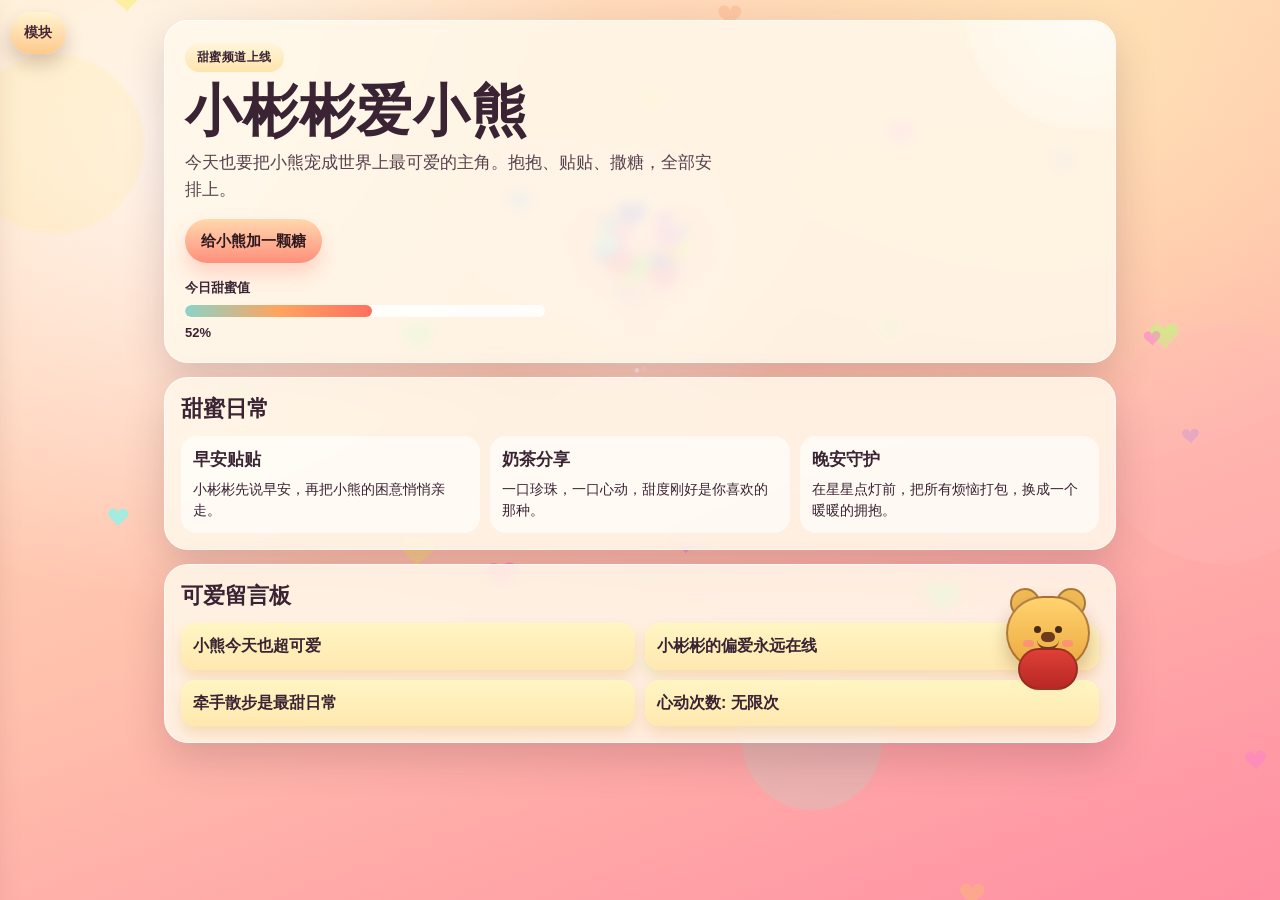
==== commit c2e6f334: "optimzie for phone" ====
--- a/index.html
+++ b/index.html
@@ -24,6 +24,7 @@
         <nav class="drawer-nav">
             <a class="drawer-link current" href="index.html">小熊主页</a>
             <a class="drawer-link" href="pages/castle-defense.html">守城砸怪</a>
+            <a class="drawer-link" href="pages/jump-mobile.html">跳一跳</a>
             <a class="drawer-link" href="pages/minesweeper.html">扫雷小游戏</a>
             <a class="drawer-link" href="pages/spider-solitaire.html">蜘蛛纸牌</a>
             <a class="drawer-link" href="fangdai/fangdai.html">房贷计算</a>
--- a/styles/site-shell.css
+++ b/styles/site-shell.css
@@ -15,7 +15,7 @@
     position: fixed;
     left: max(10px, env(safe-area-inset-left));
     top: max(12px, env(safe-area-inset-top));
-    z-index: 80;
+    z-index: 12010;
     border: 0;
     border-radius: 999px;
     padding: 10px 14px;
@@ -38,7 +38,7 @@
     box-shadow: 0 16px 34px rgba(53, 24, 35, 0.25);
     transform: translateX(-106%);
     transition: transform 220ms ease;
-    z-index: 90;
+    z-index: 12020;
 }
 
 .side-drawer.open {
@@ -62,6 +62,9 @@
     border: 0;
     width: 36px;
     height: 36px;
+    padding: 0;
+    display: grid;
+    place-items: center;
     border-radius: 999px;
     font-size: 24px;
     line-height: 1;
@@ -98,7 +101,7 @@
     opacity: 0;
     pointer-events: none;
     transition: opacity 220ms ease;
-    z-index: 70;
+    z-index: 12000;
 }
 
 .drawer-backdrop.open {
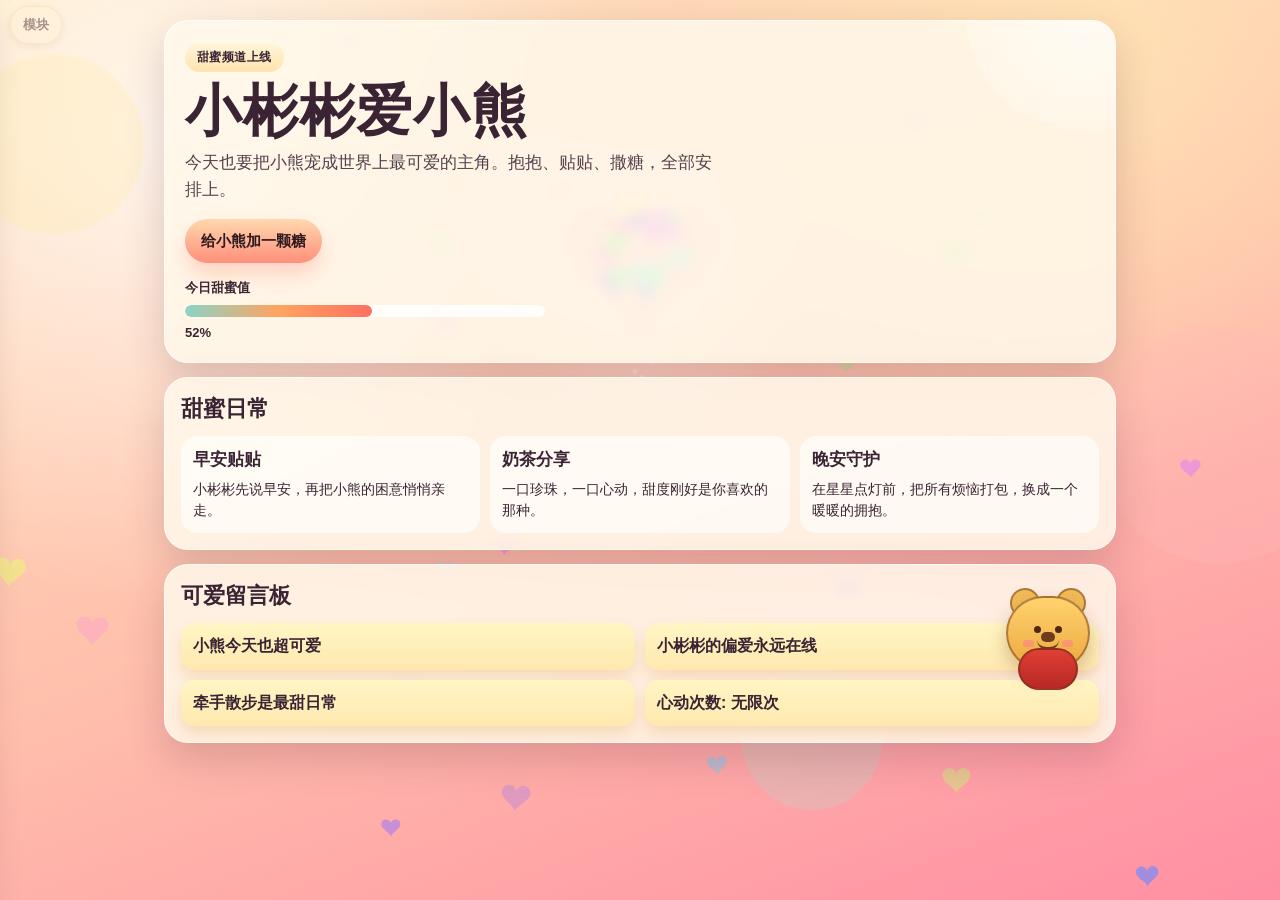
==== commit 020323f0: "add copyright" ====
--- a/index.html
+++ b/index.html
@@ -1,3 +1,4 @@
+<!-- yubin@copyright.com -->
 <!DOCTYPE html>
 <html lang="zh-CN">
 
--- a/styles/site-shell.css
+++ b/styles/site-shell.css
@@ -1,3 +1,4 @@
+/* yubin@copyright.com */
 :root {
     --site-sky-top: #ffe6bf;
     --site-sky-mid: #ffc0ac;
@@ -14,17 +15,29 @@
 .side-toggle {
     position: fixed;
     left: max(10px, env(safe-area-inset-left));
-    top: max(12px, env(safe-area-inset-top));
+    top: max(6px, env(safe-area-inset-top));
     z-index: 12010;
-    border: 0;
+    border: 1px solid rgba(255, 214, 170, 0.52);
     border-radius: 999px;
-    padding: 10px 14px;
-    min-height: 42px;
+    padding: 8px 12px;
+    min-height: 38px;
     font-weight: 800;
-    font-size: 14px;
+    font-size: 13px;
     cursor: pointer;
+    color: rgba(71, 39, 51, 0.48);
+    background: rgba(255, 244, 208, 0.18);
+    box-shadow: 0 2px 8px rgba(79, 41, 19, 0.08);
+    backdrop-filter: blur(2px);
+    transition: background 180ms ease, box-shadow 180ms ease, color 180ms ease, border-color 180ms ease;
+}
+
+.side-toggle:hover,
+.side-toggle:focus-visible,
+.side-toggle:active,
+.side-toggle[aria-expanded="true"] {
     color: #472733;
     background: linear-gradient(180deg, #fff4d0, #ffc98d);
+    border-color: rgba(255, 214, 170, 0.92);
     box-shadow: 0 10px 18px rgba(79, 41, 19, 0.22);
 }
 
--- a/styles/love-bear.css
+++ b/styles/love-bear.css
@@ -1,3 +1,4 @@
+/* yubin@copyright.com */
 :root {
     --sky-top: #ffe6bf;
     --sky-mid: #ffc0ac;
@@ -38,18 +39,35 @@
 .side-toggle {
     position: fixed;
     left: max(10px, env(safe-area-inset-left));
-    top: max(12px, env(safe-area-inset-top));
-    z-index: 8;
-    border: 0;
-    border-radius: 999px;
-    padding: 10px 14px;
-    min-height: 42px;
+    top: max(6px, env(safe-area-inset-top));
+    z-index: 12010;
+    border: 1px solid rgba(255, 214, 170, 0.52);
+    border-radius: 999px;
+    padding: 8px 12px;
+    min-height: 38px;
     font-weight: 800;
-    font-size: 14px;
+    font-size: 13px;
     cursor: pointer;
+    color: rgba(71, 39, 51, 0.48);
+    background: rgba(255, 244, 208, 0.18);
+    box-shadow: 0 2px 8px rgba(79, 41, 19, 0.08);
+    backdrop-filter: blur(2px);
+    transition: background 180ms ease, box-shadow 180ms ease, color 180ms ease, border-color 180ms ease;
+}
+
+.side-toggle:hover,
+.side-toggle:focus-visible,
+.side-toggle:active,
+.side-toggle[aria-expanded="true"] {
     color: #472733;
     background: linear-gradient(180deg, #fff4d0, #ffc98d);
+    border-color: rgba(255, 214, 170, 0.92);
     box-shadow: 0 10px 18px rgba(79, 41, 19, 0.22);
+}
+
+body.drawer-open .side-toggle {
+    opacity: 0;
+    pointer-events: none;
 }
 
 .side-drawer {
@@ -553,8 +571,8 @@
     .winnie-bear {
         width: 86px;
         height: 102px;
-        left: 76vw;
-        top: 72vh;
+        left: calc(100vw - 98px);
+        top: 38vh;
     }
 
     .love-pop-text {
